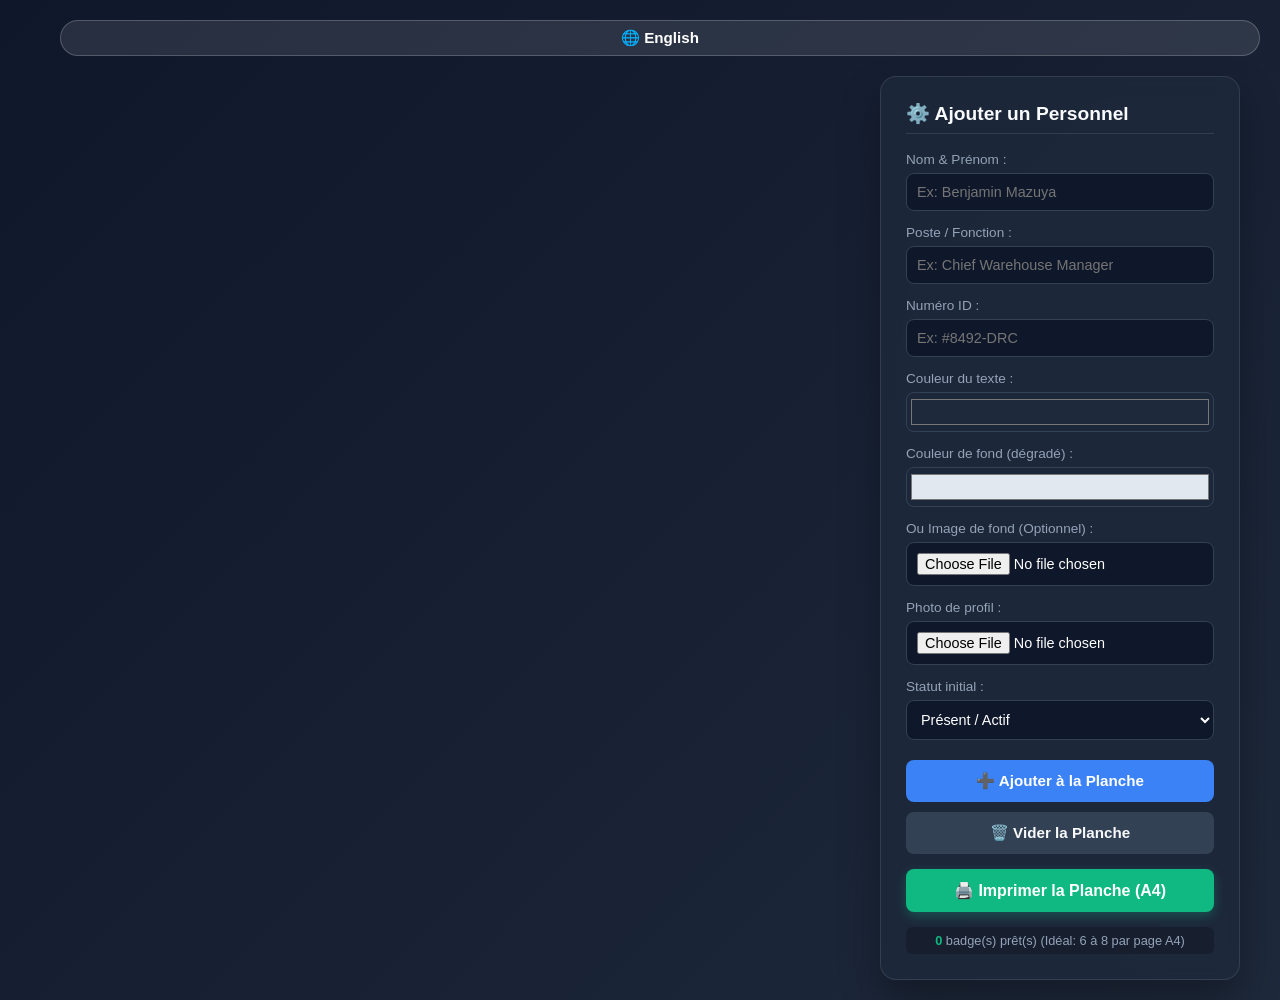
==== bkm_nexus/index.html @ fc533196 "Added" ====
<!DOCTYPE html>
<html lang="fr">
<head>
    <meta charset="UTF-8">
    <meta name="viewport" content="width=device-width, initial-scale=1.0">
    <title>Générateur de Badges Professionnel</title>
    <link rel="stylesheet" href="style.css">
    <style>
        /* Styles rapides pour la gestion à l'écran */
        .badge-actions {
            position: absolute;
            top: -15px;
            right: 10px;
            display: flex;
            gap: 8px;
            z-index: 100;
        }
        .btn-badge-action {
            width: 32px !important;
            height: 32px !important;
            padding: 0 !important;
            border-radius: 50% !important;
            display: flex;
            justify-content: center;
            align-items: center;
            font-size: 0.9rem;
            box-shadow: 0 4px 6px rgba(0,0,0,0.2);
        }
        .btn-edit-badge { background: #eab308; color: white; }
        .btn-delete-badge { background: #ef4444; color: white; }
        .editing-highlight { border: 2px dashed #eab308 !important; animation: pulse 1.5s infinite; }
        @keyframes pulse {
            0% { opacity: 1; }
            50% { opacity: 0.6; }
            100% { opacity: 1; }
        }
    </style>
</head>
<body>

    <div class="language-selector no-print">
        <button id="btn-lang">🌐 English</button>
    </div>

    <div class="main-wrapper">
        
        <div id="print-zone" class="print-zone-grid"></div>

        <div class="control-panel no-print">
            <h3 id="panel-title">⚙️ Ajouter un Personnel</h3>
            
            <form id="badge-form" onsubmit="event.preventDefault();">
                <div class="form-group">
                    <label id="label-name" for="input-name">Nom & Prénom :</label>
                    <input type="text" id="input-name" placeholder="Ex: Benjamin Mazuya">
                </div>

                <div class="form-group">
                    <label id="label-role" for="input-role">Poste / Fonction :</label>
                    <input type="text" id="input-role" placeholder="Ex: Chief Warehouse Manager">
                </div>

                <div class="form-group">
                    <label id="label-id" for="input-id">Numéro ID :</label>
                    <input type="text" id="input-id" placeholder="Ex: #8492-DRC">
                </div>

                <div class="form-group">
                    <label id="label-text-color" for="input-text-color">Couleur du texte :</label>
                    <input type="color" id="input-text-color" value="#1e293b">
                </div>

                <div class="form-group">
                    <label id="label-bg-color" for="input-bg-color">Couleur de fond (dégradé) :</label>
                    <input type="color" id="input-bg-color" value="#e2e8f0">
                </div>

                <div class="form-group">
                    <label id="label-bg-image" for="input-bg-image">Ou Image de fond (Optionnel) :</label>
                    <input type="file" id="input-bg-image" accept="image/*">
                </div>

                <div class="form-group">
                    <label id="label-photo" for="input-photo">Photo de profil :</label>
                    <input type="file" id="input-photo" accept="image/*">
                </div>

                <div class="form-group">
                    <label id="label-status" for="input-status">Statut initial :</label>
                    <select id="input-status">
                        <option id="opt-online" value="online">Présent / Actif</option>
                        <option id="opt-meeting" value="meeting">En Réunion</option>
                        <option id="opt-offline" value="offline">Absent</option>
                    </select>
                </div>

                <div class="button-group">
                    <button type="button" id="btn-add" class="btn-primary">➕ Ajouter à la Planche</button>
                    <button type="button" id="btn-clear" class="btn-secondary">🗑️ Vider la Planche</button>
                    <button type="button" id="btn-print" class="btn-print-action">🖨️ Imprimer la Planche (A4)</button>
                </div>
            </form>
            
            <div class="badge-counter-info">
                <span id="badge-count">0</span> badge(s) prêt(s) (Idéal: 6 à 8 par page A4)
            </div>
        </div>

    </div>

    <script src="script.js"></script>
</body>
</html>
---- bkm_nexus/style.css ----
:root {
    --primary-color: #1e293b;
    --accent-color: #3b82f6;
    --success-color: #10b981;
    --warning-color: #f59e0b;
    --danger-color: #ef4444;
    --bg-gradient: linear-gradient(135deg, #0f172a 0%, #1e293b 100%);
    --card-bg: rgba(255, 255, 255, 0.95);
}

* {
    margin: 0;
    padding: 0;
    box-sizing: border-box;
    font-family: 'Segoe UI', Tahoma, Geneva, Verdana, sans-serif;
}

body {
    min-height: 100vh;
    background: var(--bg-gradient);
    display: flex;
    flex-direction: column;
    justify-content: center;
    align-items: center;
    color: #f8fafc;
    padding: 20px;
}

.language-selector {
    margin-bottom: 20px;
    align-self: flex-end;
    max-width: 1200px;
    width: 100%;
    display: flex;
    justify-content: flex-end;
}

#btn-lang {
    background: rgba(255, 255, 255, 0.1);
    color: white;
    border: 1px solid rgba(255, 255, 255, 0.2);
    padding: 8px 16px;
    border-radius: 20px;
    cursor: pointer;
    transition: background 0.3s ease, color 0.3s ease;
}

#btn-lang:hover { background: white; color: var(--primary-color); }

.main-wrapper {
    display: flex;
    gap: 40px;
    max-width: 1200px;
    width: 100%;
    justify-content: center;
    align-items: flex-start;
    flex-wrap: wrap;
}

.print-zone-grid {
    display: grid;
    grid-template-columns: repeat(auto-fill, minmax(320px, 1fr));
    gap: 25px;
    flex: 1;
    min-width: 320px;
}

/* COMPOSANT DU BADGE */
.badge-container {
    width: 320px;
    height: 480px;
    perspective: 1000px;
    page-break-inside: avoid;
}

.badge-card {
    width: 100%;
    height: 100%;
    position: relative;
    transform-style: preserve-3d;
    transition: transform 0.6s cubic-bezier(0.4, 0, 0.2, 1);
    box-shadow: 0 15px 35px rgba(0, 0, 0, 0.4);
    border-radius: 16px;
    cursor: pointer;
}

.badge-card.flipped { transform: rotateY(180deg); }

.badge-face {
    position: absolute;
    width: 100%;
    height: 100%;
    backface-visibility: hidden;
    border-radius: 16px;
    padding: 24px;
    display: flex;
    flex-direction: column;
    align-items: center;
    justify-content: space-between;
    border: 1px solid #cbd5e1;
    background: var(--card-bg);
    background-size: cover !important; /* Gère l'arrière-plan d'image proprement */
    background-position: center !important;
}

/* RECTO */
.badge-front { color: #1e293b; }

.badge-header {
    display: flex;
    align-items: center;
    gap: 14px;
    width: 100%;
    border-bottom: 2px solid var(--accent-color);
    padding-bottom: 8px;
}

/* SÉLECTION LOGO AGRANDI */
.company-logo {
    background: var(--primary-color);
    width: 42px; /* Agrandi de 32px à 42px */
    height: 42px; /* Agrandi de 32px à 42px */
    border-radius: 8px;
    display: flex;
    justify-content: center;
    align-items: center;
    flex-shrink: 0;
}

.company-logo .logo-icon {
    font-size: 1.4rem; /* Icône plus grande et visible */
}

.badge-header h2 {
    font-size: 1.25rem; /* Titre plus visible */
    color: var(--primary-color);
    font-weight: 800;
    letter-spacing: 0.5px;
}

.rfid-chip {
    width: 45px;
    height: 32px;
    background: linear-gradient(135deg, #eab308, #ca8a04);
    border-radius: 6px;
    align-self: flex-start;
    margin-top: 5px;
    border: 1px solid rgba(0, 0, 0, 0.1);
}

.profile-photo {
    width: 135px;
    height: 135px;
    border-radius: 50%;
    overflow: hidden;
    border: 4px solid var(--accent-color);
    box-shadow: 0 8px 16px rgba(0, 0, 0, 0.15);
    background: #f1f5f9;
}

.profile-photo img {
    width: 100%;
    height: 100%;
    object-fit: cover;
}

.badge-details {
    text-align: center;
    width: 100%;
}

.badge-details h1 {
    font-size: 1.4rem;
    font-weight: 700;
    margin-bottom: 4px;
}

.badge-details p {
    font-size: 1rem;
    font-weight: 500;
}

.badge-details .badge-id {
    font-size: 0.85rem;
    font-family: monospace;
    margin-top: 8px;
    background: rgba(0,0,0,0.06);
    padding: 2px 8px;
    border-radius: 4px;
    display: inline-block;
}

.status-indicator-container {
    display: flex;
    align-items: center;
    gap: 8px;
    background: #f1f5f9;
    padding: 6px 14px;
    border-radius: 20px;
    font-size: 0.8rem;
    font-weight: 700;
    border: 1px solid #e2e8f0;
}

.status-dot { width: 10px; height: 10px; border-radius: 50%; }
.status-dot.online { background: var(--success-color); }
.status-dot.meeting { background: var(--warning-color); }
.status-dot.offline { background: var(--danger-color); }

/* VERSO */
.badge-back {
    transform: rotateY(180deg);
    background: linear-gradient(145deg, #1e293b, #0f172a);
    color: #f8fafc;
    text-align: center;
    border: 1px solid #334155;
}

.badge-header-back h3 {
    font-size: 0.85rem;
    color: #f87171;
    border: 1px solid #ef4444;
    padding: 4px 12px;
    border-radius: 6px;
    letter-spacing: 1px;
}

.badge-back-content { width: 100%; padding: 0 10px; }
.badge-back-content p { font-size: 0.85rem; color: #94a3b8; line-height: 1.4; }
.barcode-zone { background: white; padding: 12px; border-radius: 8px; color: black; margin-top: 25px; box-shadow: 0 4px 10px rgba(0,0,0,0.2); }
.barcode-lines { font-family: monospace; font-size: 1.6rem; letter-spacing: -1px; font-weight: bold; }
.barcode-zone small { display: block; font-family: monospace; margin-top: 4px; letter-spacing: 1px; color: #475569; }
.badge-footer-back { display: flex; flex-direction: column; gap: 6px; width: 100%; align-items: center; }
.badge-footer-back small { font-size: 0.75rem; color: #64748b; text-transform: uppercase; letter-spacing: 0.5px; }
.copyright-notice { font-size: 0.7rem; color: #475569; margin-top: 2px; border-top: 1px solid #334155; width: 100%; padding-top: 6px; }

/* PANNEAU DE CONTRÔLE */
.control-panel {
    background: rgba(30, 41, 59, 0.85);
    backdrop-filter: blur(10px);
    padding: 25px;
    border-radius: 16px;
    width: 360px;
    border: 1px solid rgba(255, 255, 255, 0.1);
    box-shadow: 0 20px 40px rgba(0,0,0,0.3);
}

.control-panel h3 { margin-bottom: 18px; font-size: 1.2rem; border-bottom: 1px solid rgba(255,255,255,0.1); padding-bottom: 8px; font-weight: 600; }
.form-group { margin-bottom: 14px; }
.form-group label { display: block; font-size: 0.85rem; color: #94a3b8; margin-bottom: 6px; font-weight: 500; }
.form-group input, .form-group select { width: 100%; padding: 10px; background: #0f172a; border: 1px solid #334155; border-radius: 8px; color: white; font-size: 0.9rem; }
.form-group input[type="color"] { padding: 2px; height: 40px; cursor: pointer; background: transparent; }

.button-group { display: flex; flex-direction: column; gap: 10px; margin-top: 20px; }
button { width: 100%; padding: 12px; border: none; border-radius: 8px; font-weight: bold; font-size: 0.95rem; cursor: pointer; transition: transform 0.1s ease, filter 0.2s ease; }
button:active { transform: scale(0.98); }

.btn-primary { background: var(--accent-color); color: white; }
.btn-primary:hover { filter: brightness(1.1); }
.btn-secondary { background: #334155; color: #f8fafc; }
.btn-secondary:hover { background: #475569; }
.btn-print-action { background: var(--success-color); color: white; font-size: 1rem; margin-top: 5px; box-shadow: 0 4px 12px rgba(16, 185, 129, 0.3); }
.btn-print-action:hover { filter: brightness(1.1); }
.badge-counter-info { margin-top: 15px; font-size: 0.8rem; color: #94a3b8; text-align: center; background: rgba(0, 0, 0, 0.2); padding: 6px; border-radius: 6px; }
.badge-counter-info span { font-weight: bold; color: var(--success-color); }

/* IMPRESSION A4 */
@media print {
    body { background: white !important; color: black !important; padding: 0; margin: 0; }
    .no-print, .control-panel, .language-selector { display: none !important; }
    .main-wrapper { width: 100% !important; max-width: 100% !important; padding: 0; margin: 0; }
    .print-zone-grid { display: grid !important; grid-template-columns: repeat(2, 1fr) !important; gap: 20px !important; max-width: 100% !important; width: 100% !important; background: transparent; }
    .badge-face { border: 1px solid #94a3b8 !important; box-shadow: none !important; -webkit-print-color-adjust: exact; print-color-adjust: exact; }
}
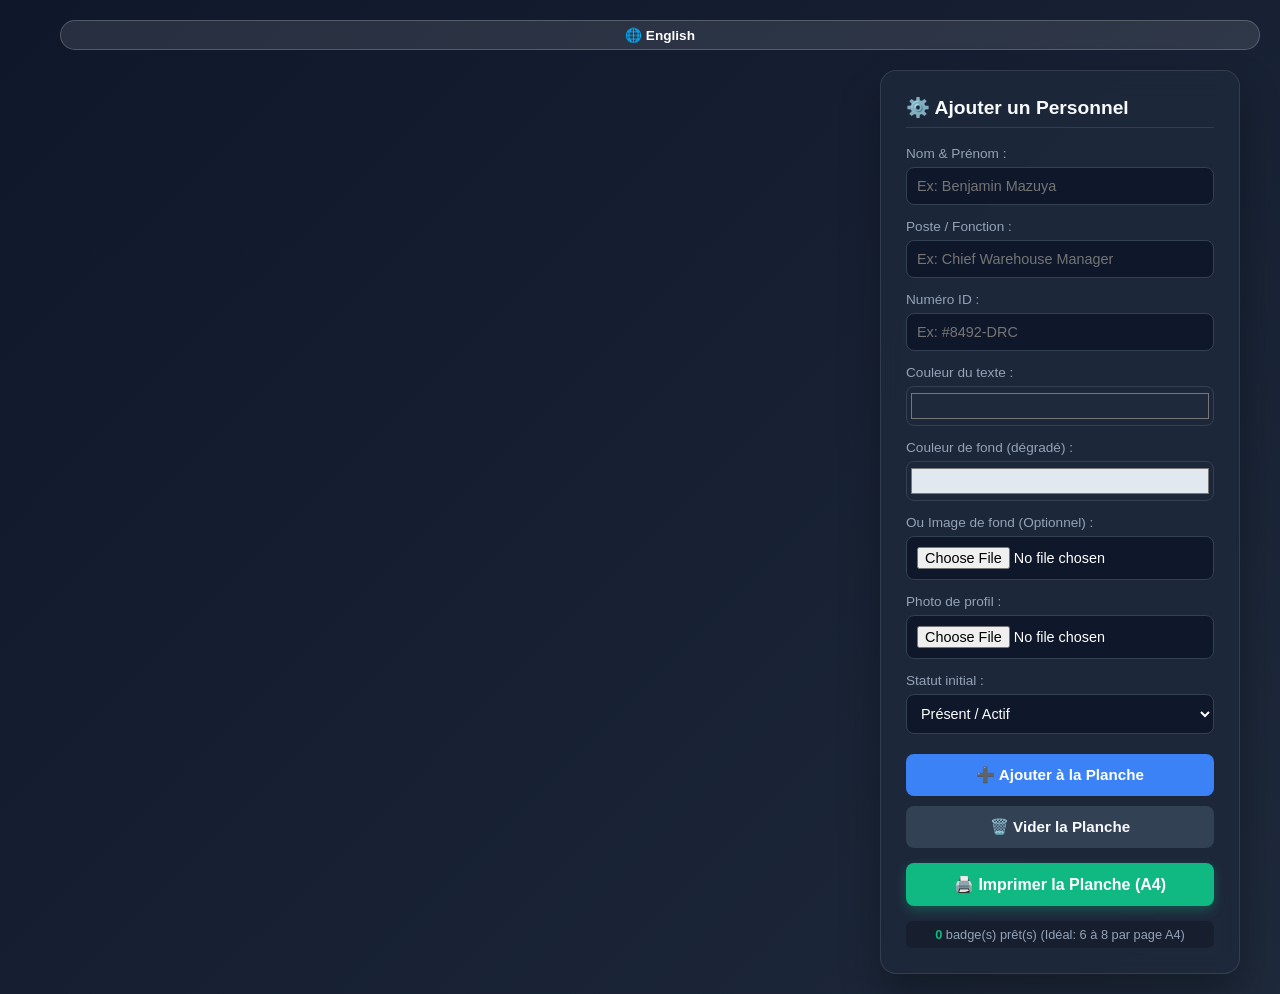
==== commit cb7213ee: "Added" ====
--- a/bkm_nexus/index.html
+++ b/bkm_nexus/index.html
@@ -6,7 +6,7 @@
     <title>Générateur de Badges Professionnel</title>
     <link rel="stylesheet" href="style.css">
     <style>
-        /* Styles rapides pour la gestion à l'écran */
+        /* Styles rapides pour la gestion dynamique à l'écran */
         .badge-actions {
             position: absolute;
             top: -15px;
@@ -25,6 +25,8 @@
             align-items: center;
             font-size: 0.9rem;
             box-shadow: 0 4px 6px rgba(0,0,0,0.2);
+            border: none;
+            cursor: pointer;
         }
         .btn-edit-badge { background: #eab308; color: white; }
         .btn-delete-badge { background: #ef4444; color: white; }
@@ -43,7 +45,6 @@
     </div>
 
     <div class="main-wrapper">
-        
         <div id="print-zone" class="print-zone-grid"></div>
 
         <div class="control-panel no-print">
@@ -105,7 +106,6 @@
                 <span id="badge-count">0</span> badge(s) prêt(s) (Idéal: 6 à 8 par page A4)
             </div>
         </div>
-
     </div>
 
     <script src="script.js"></script>
--- a/bkm_nexus/style.css
+++ b/bkm_nexus/style.css
@@ -39,9 +39,10 @@
     background: rgba(255, 255, 255, 0.1);
     color: white;
     border: 1px solid rgba(255, 255, 255, 0.2);
-    padding: 8px 16px;
+    padding: 6px 12px;
     border-radius: 20px;
     cursor: pointer;
+    font-size: 0.85rem;
     transition: background 0.3s ease, color 0.3s ease;
 }
 
@@ -59,18 +60,18 @@
 
 .print-zone-grid {
     display: grid;
-    grid-template-columns: repeat(auto-fill, minmax(320px, 1fr));
+    grid-template-columns: repeat(auto-fill, minmax(54mm, 1fr));
     gap: 25px;
     flex: 1;
-    min-width: 320px;
-}
-
-/* COMPOSANT DU BADGE */
+    min-width: 54mm;
+}
+
+/* COMPOSANT DU BADGE - FORMAT CR80 VERTICAL (54mm x 86mm) */
 .badge-container {
-    width: 320px;
-    height: 480px;
+    width: 54mm;
+    height: 86mm;
     perspective: 1000px;
-    page-break-inside: avoid;
+    position: relative;
 }
 
 .badge-card {
@@ -79,8 +80,8 @@
     position: relative;
     transform-style: preserve-3d;
     transition: transform 0.6s cubic-bezier(0.4, 0, 0.2, 1);
-    box-shadow: 0 15px 35px rgba(0, 0, 0, 0.4);
-    border-radius: 16px;
+    box-shadow: 0 10px 25px rgba(0, 0, 0, 0.3);
+    border-radius: 3.18mm; /* Arrondi standard PVC */
     cursor: pointer;
 }
 
@@ -91,16 +92,17 @@
     width: 100%;
     height: 100%;
     backface-visibility: hidden;
-    border-radius: 16px;
-    padding: 24px;
+    border-radius: 3.18mm;
+    padding: 14px;
     display: flex;
     flex-direction: column;
     align-items: center;
-    justify-content: space-between;
+    justify-content: space-between; /* Aligne proprement haut, milieu et bas */
     border: 1px solid #cbd5e1;
-    background: var(--card-bg);
-    background-size: cover !important; /* Gère l'arrière-plan d'image proprement */
+    background-color: var(--card-bg);
+    background-size: cover !important;
     background-position: center !important;
+    background-repeat: no-repeat !important;
 }
 
 /* RECTO */
@@ -109,18 +111,17 @@
 .badge-header {
     display: flex;
     align-items: center;
-    gap: 14px;
-    width: 100%;
-    border-bottom: 2px solid var(--accent-color);
-    padding-bottom: 8px;
-}
-
-/* SÉLECTION LOGO AGRANDI */
+    gap: 8px;
+    width: 100%;
+    border-bottom: 1.5px solid var(--accent-color);
+    padding-bottom: 6px;
+}
+
 .company-logo {
     background: var(--primary-color);
-    width: 42px; /* Agrandi de 32px à 42px */
-    height: 42px; /* Agrandi de 32px à 42px */
-    border-radius: 8px;
+    width: 26px;
+    height: 26px;
+    border-radius: 5px;
     display: flex;
     justify-content: center;
     align-items: center;
@@ -128,34 +129,39 @@
 }
 
 .company-logo .logo-icon {
-    font-size: 1.4rem; /* Icône plus grande et visible */
+    font-size: 0.9rem;
 }
 
 .badge-header h2 {
-    font-size: 1.25rem; /* Titre plus visible */
+    font-size: 0.85rem;
     color: var(--primary-color);
     font-weight: 800;
-    letter-spacing: 0.5px;
+    letter-spacing: 0.3px;
+    white-space: nowrap;
+    overflow: hidden;
+    text-overflow: ellipsis;
 }
 
 .rfid-chip {
-    width: 45px;
-    height: 32px;
+    width: 28px;
+    height: 20px;
     background: linear-gradient(135deg, #eab308, #ca8a04);
-    border-radius: 6px;
+    border-radius: 4px;
     align-self: flex-start;
-    margin-top: 5px;
+    margin-top: 4px;
     border: 1px solid rgba(0, 0, 0, 0.1);
 }
 
+/* Photo centrée et adaptée à la hauteur verticale */
 .profile-photo {
-    width: 135px;
-    height: 135px;
+    width: 75px;
+    height: 75px;
     border-radius: 50%;
     overflow: hidden;
-    border: 4px solid var(--accent-color);
-    box-shadow: 0 8px 16px rgba(0, 0, 0, 0.15);
+    border: 3px solid var(--accent-color);
+    box-shadow: 0 4px 8px rgba(0, 0, 0, 0.12);
     background: #f1f5f9;
+    margin: 4px 0;
 }
 
 .profile-photo img {
@@ -170,44 +176,47 @@
 }
 
 .badge-details h1 {
-    font-size: 1.4rem;
+    font-size: 0.95rem;
     font-weight: 700;
-    margin-bottom: 4px;
+    margin-bottom: 2px;
+    word-break: break-word;
+    line-height: 1.2;
 }
 
 .badge-details p {
-    font-size: 1rem;
+    font-size: 0.75rem;
     font-weight: 500;
+    color: #475569;
 }
 
 .badge-details .badge-id {
-    font-size: 0.85rem;
+    font-size: 0.65rem;
     font-family: monospace;
-    margin-top: 8px;
+    margin-top: 4px;
     background: rgba(0,0,0,0.06);
-    padding: 2px 8px;
-    border-radius: 4px;
+    padding: 1px 6px;
+    border-radius: 3px;
     display: inline-block;
 }
 
 .status-indicator-container {
     display: flex;
     align-items: center;
-    gap: 8px;
+    gap: 5px;
     background: #f1f5f9;
-    padding: 6px 14px;
-    border-radius: 20px;
-    font-size: 0.8rem;
+    padding: 4px 10px;
+    border-radius: 12px;
+    font-size: 0.65rem;
     font-weight: 700;
     border: 1px solid #e2e8f0;
 }
 
-.status-dot { width: 10px; height: 10px; border-radius: 50%; }
+.status-dot { width: 6px; height: 6px; border-radius: 50%; }
 .status-dot.online { background: var(--success-color); }
 .status-dot.meeting { background: var(--warning-color); }
 .status-dot.offline { background: var(--danger-color); }
 
-/* VERSO */
+/* VERSO VERTICAL */
 .badge-back {
     transform: rotateY(180deg);
     background: linear-gradient(145deg, #1e293b, #0f172a);
@@ -217,22 +226,32 @@
 }
 
 .badge-header-back h3 {
-    font-size: 0.85rem;
+    font-size: 0.65rem;
     color: #f87171;
     border: 1px solid #ef4444;
-    padding: 4px 12px;
-    border-radius: 6px;
-    letter-spacing: 1px;
-}
-
-.badge-back-content { width: 100%; padding: 0 10px; }
-.badge-back-content p { font-size: 0.85rem; color: #94a3b8; line-height: 1.4; }
-.barcode-zone { background: white; padding: 12px; border-radius: 8px; color: black; margin-top: 25px; box-shadow: 0 4px 10px rgba(0,0,0,0.2); }
-.barcode-lines { font-family: monospace; font-size: 1.6rem; letter-spacing: -1px; font-weight: bold; }
-.barcode-zone small { display: block; font-family: monospace; margin-top: 4px; letter-spacing: 1px; color: #475569; }
-.badge-footer-back { display: flex; flex-direction: column; gap: 6px; width: 100%; align-items: center; }
-.badge-footer-back small { font-size: 0.75rem; color: #64748b; text-transform: uppercase; letter-spacing: 0.5px; }
-.copyright-notice { font-size: 0.7rem; color: #475569; margin-top: 2px; border-top: 1px solid #334155; width: 100%; padding-top: 6px; }
+    padding: 2px 8px;
+    border-radius: 4px;
+    letter-spacing: 0.5px;
+}
+
+.badge-back-content { width: 100%; padding: 0 2px; }
+.badge-back-content p { font-size: 0.65rem; color: #94a3b8; line-height: 1.3; }
+
+.barcode-zone { 
+    background: white; 
+    padding: 6px; 
+    border-radius: 6px; 
+    color: black; 
+    margin-top: 8px; 
+    box-shadow: 0 3px 6px rgba(0,0,0,0.2); 
+    width: 100%;
+}
+.barcode-lines { font-family: monospace; font-size: 1.1rem; letter-spacing: -0.5px; font-weight: bold; }
+.barcode-zone small { display: block; font-family: monospace; margin-top: 1px; font-size: 0.55rem; letter-spacing: 1px; color: #475569; }
+
+.badge-footer-back { display: flex; flex-direction: column; gap: 4px; width: 100%; align-items: center; }
+.badge-footer-back small { font-size: 0.55rem; color: #64748b; text-transform: uppercase; letter-spacing: 0.5px; }
+.copyright-notice { font-size: 0.55rem; color: #475569; margin-top: 1px; border-top: 1px solid #334155; width: 100%; padding-top: 4px; }
 
 /* PANNEAU DE CONTRÔLE */
 .control-panel {
@@ -264,11 +283,77 @@
 .badge-counter-info { margin-top: 15px; font-size: 0.8rem; color: #94a3b8; text-align: center; background: rgba(0, 0, 0, 0.2); padding: 6px; border-radius: 6px; }
 .badge-counter-info span { font-weight: bold; color: var(--success-color); }
 
-/* IMPRESSION A4 */
+/* CONFIGURATION PARAMÈTRES D'IMPRESSION PRO CR80 VERTICAL SUR A4 */
 @media print {
-    body { background: white !important; color: black !important; padding: 0; margin: 0; }
-    .no-print, .control-panel, .language-selector { display: none !important; }
-    .main-wrapper { width: 100% !important; max-width: 100% !important; padding: 0; margin: 0; }
-    .print-zone-grid { display: grid !important; grid-template-columns: repeat(2, 1fr) !important; gap: 20px !important; max-width: 100% !important; width: 100% !important; background: transparent; }
-    .badge-face { border: 1px solid #94a3b8 !important; box-shadow: none !important; -webkit-print-color-adjust: exact; print-color-adjust: exact; }
+    @page {
+        size: A4 portrait;
+        margin: 20mm 0mm;
+    }
+    
+    body { 
+        background: white !important; 
+        color: black !important; 
+        padding: 0; 
+        margin: 0; 
+        min-height: auto; 
+    }
+    
+    .no-print, .control-panel, .language-selector, .badge-actions { 
+        display: none !important; 
+    }
+    
+    .main-wrapper, .print-zone-grid { 
+        display: block !important; 
+        width: 100% !important; 
+        max-width: 100% !important;
+        padding: 0;
+        margin: 0;
+    }
+    
+    /* Centre le badge vertical au milieu de la feuille */
+    .badge-container {
+        page-break-inside: avoid;
+        break-inside: avoid;
+        width: 54mm !important;
+        height: 86mm !important;
+        margin: 0 auto !important;
+        perspective: none !important;
+        position: relative;
+    }
+    
+    .badge-card {
+        transform: none !important;
+        box-shadow: none !important;
+        width: 100% !important;
+        height: 100% !important;
+    }
+    
+    .badge-card.flipped { 
+        transform: none !important; 
+    }
+    
+    .badge-face {
+        position: relative !important;
+        width: 54mm !important;
+        height: 86mm !important;
+        backface-visibility: visible !important;
+        border: 0.2mm solid #64748b !important; /* Ligne fine pour une découpe au millimètre */
+        box-shadow: none !important;
+        border-radius: 3.18mm !important;
+        -webkit-print-color-adjust: exact;
+        print-color-adjust: exact;
+    }
+    
+    .badge-front {
+        margin-bottom: 0;
+    }
+    
+    /* Le verso vertical est envoyé sur la page 2 pour correspondre parfaitement au dos */
+    .badge-back {
+        transform: rotateY(0deg) !important;
+        background: #1e293b !important;
+        color: #f8fafc !important;
+        page-break-before: always !important;
+        break-before: page !important;
+    }
 }
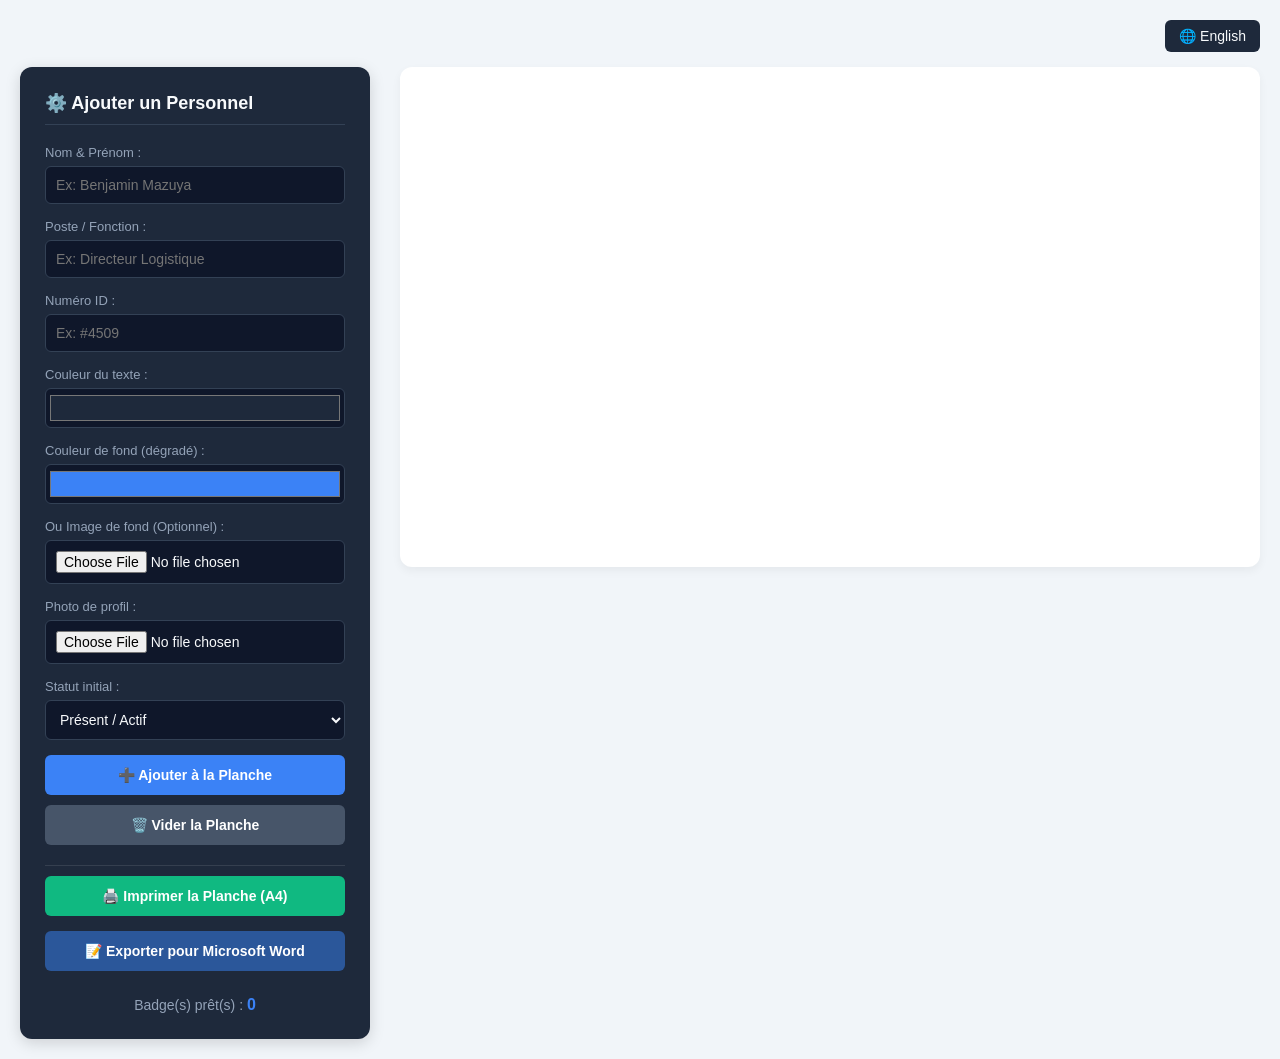
==== commit a710b0d0: "Added" ====
--- a/bkm_nexus/index.html
+++ b/bkm_nexus/index.html
@@ -3,40 +3,8 @@
 <head>
     <meta charset="UTF-8">
     <meta name="viewport" content="width=device-width, initial-scale=1.0">
-    <title>Générateur de Badges Professionnel</title>
+    <title>Smart Security - Générateur de Badges Pro</title>
     <link rel="stylesheet" href="style.css">
-    <style>
-        /* Styles rapides pour la gestion dynamique à l'écran */
-        .badge-actions {
-            position: absolute;
-            top: -15px;
-            right: 10px;
-            display: flex;
-            gap: 8px;
-            z-index: 100;
-        }
-        .btn-badge-action {
-            width: 32px !important;
-            height: 32px !important;
-            padding: 0 !important;
-            border-radius: 50% !important;
-            display: flex;
-            justify-content: center;
-            align-items: center;
-            font-size: 0.9rem;
-            box-shadow: 0 4px 6px rgba(0,0,0,0.2);
-            border: none;
-            cursor: pointer;
-        }
-        .btn-edit-badge { background: #eab308; color: white; }
-        .btn-delete-badge { background: #ef4444; color: white; }
-        .editing-highlight { border: 2px dashed #eab308 !important; animation: pulse 1.5s infinite; }
-        @keyframes pulse {
-            0% { opacity: 1; }
-            50% { opacity: 0.6; }
-            100% { opacity: 1; }
-        }
-    </style>
 </head>
 <body>
 
@@ -45,67 +13,70 @@
     </div>
 
     <div class="main-wrapper">
-        <div id="print-zone" class="print-zone-grid"></div>
-
+        
         <div class="control-panel no-print">
             <h3 id="panel-title">⚙️ Ajouter un Personnel</h3>
             
-            <form id="badge-form" onsubmit="event.preventDefault();">
-                <div class="form-group">
-                    <label id="label-name" for="input-name">Nom & Prénom :</label>
-                    <input type="text" id="input-name" placeholder="Ex: Benjamin Mazuya">
-                </div>
+            <div class="form-group">
+                <label id="label-name" for="input-name">Nom & Prénom :</label>
+                <input type="text" id="input-name" placeholder="Ex: Benjamin Mazuya">
+            </div>
 
-                <div class="form-group">
-                    <label id="label-role" for="input-role">Poste / Fonction :</label>
-                    <input type="text" id="input-role" placeholder="Ex: Chief Warehouse Manager">
-                </div>
+            <div class="form-group">
+                <label id="label-role" for="input-role">Poste / Fonction :</label>
+                <input type="text" id="input-role" placeholder="Ex: Directeur Logistique">
+            </div>
 
-                <div class="form-group">
-                    <label id="label-id" for="input-id">Numéro ID :</label>
-                    <input type="text" id="input-id" placeholder="Ex: #8492-DRC">
-                </div>
+            <div class="form-group">
+                <label id="label-id" for="input-id">Numéro ID :</label>
+                <input type="text" id="input-id" placeholder="Ex: #4509">
+            </div>
 
-                <div class="form-group">
-                    <label id="label-text-color" for="input-text-color">Couleur du texte :</label>
-                    <input type="color" id="input-text-color" value="#1e293b">
-                </div>
+            <div class="form-group">
+                <label id="label-text-color" for="input-text-color">Couleur du texte :</label>
+                <input type="color" id="input-text-color" value="#1e293b">
+            </div>
 
-                <div class="form-group">
-                    <label id="label-bg-color" for="input-bg-color">Couleur de fond (dégradé) :</label>
-                    <input type="color" id="input-bg-color" value="#e2e8f0">
-                </div>
+            <div class="form-group">
+                <label id="label-bg-color" for="input-bg-color">Couleur de fond (dégradé) :</label>
+                <input type="color" id="input-bg-color" value="#3b82f6">
+            </div>
 
-                <div class="form-group">
-                    <label id="label-bg-image" for="input-bg-image">Ou Image de fond (Optionnel) :</label>
-                    <input type="file" id="input-bg-image" accept="image/*">
-                </div>
+            <div class="form-group">
+                <label id="label-bg-image" for="input-bg-image">Ou Image de fond (Optionnel) :</label>
+                <input type="file" id="input-bg-image" accept="image/*">
+            </div>
 
-                <div class="form-group">
-                    <label id="label-photo" for="input-photo">Photo de profil :</label>
-                    <input type="file" id="input-photo" accept="image/*">
-                </div>
+            <div class="form-group">
+                <label id="label-photo" for="input-photo">Photo de profil :</label>
+                <input type="file" id="input-photo" accept="image/*">
+            </div>
 
-                <div class="form-group">
-                    <label id="label-status" for="input-status">Statut initial :</label>
-                    <select id="input-status">
-                        <option id="opt-online" value="online">Présent / Actif</option>
-                        <option id="opt-meeting" value="meeting">En Réunion</option>
-                        <option id="opt-offline" value="offline">Absent</option>
-                    </select>
-                </div>
+            <div class="form-group">
+                <label id="label-status" for="input-status">Statut initial :</label>
+                <select id="input-status">
+                    <option value="online">Présent / Actif</option>
+                    <option value="meeting">En Réunion</option>
+                    <option value="offline">Absent</option>
+                </select>
+            </div>
 
-                <div class="button-group">
-                    <button type="button" id="btn-add" class="btn-primary">➕ Ajouter à la Planche</button>
-                    <button type="button" id="btn-clear" class="btn-secondary">🗑️ Vider la Planche</button>
-                    <button type="button" id="btn-print" class="btn-print-action">🖨️ Imprimer la Planche (A4)</button>
-                </div>
-            </form>
-            
+            <div class="button-group">
+                <button id="btn-add" class="btn-primary">➕ Ajouter à la Planche</button>
+                <button id="btn-clear" class="btn-secondary">🗑️ Vider la Planche</button>
+                <hr style="border: 0; border-top: 1px solid rgba(255,255,255,0.1); margin: 10px 0;">
+                <button id="btn-print" class="btn-print-action">🖨️ Imprimer la Planche (A4)</button>
+                <button id="btn-export-word" style="background-color: #2b579a; color: white; margin-top: 5px;">📝 Exporter pour Microsoft Word</button>
+            </div>
+
             <div class="badge-counter-info">
-                <span id="badge-count">0</span> badge(s) prêt(s) (Idéal: 6 à 8 par page A4)
+                Badge(s) prêt(s) : <span id="badge-count">0</span>
             </div>
         </div>
+
+        <div id="print-zone" class="print-zone-grid">
+            </div>
+
     </div>
 
     <script src="script.js"></script>
--- a/bkm_nexus/style.css
+++ b/bkm_nexus/style.css
@@ -1,11 +1,17 @@
+/* ==========================================================================
+   1. VARIABLES GLOBALES & CONFIGURATION DE BASE
+   ========================================================================== */
 :root {
-    --primary-color: #1e293b;
-    --accent-color: #3b82f6;
-    --success-color: #10b981;
-    --warning-color: #f59e0b;
+    --bg-main: #0f172a;
+    --bg-panel: #1e293b;
+    --text-light: #f8fafc;
+    --primary-color: #3b82f6;
+    --primary-hover: #2563eb;
     --danger-color: #ef4444;
-    --bg-gradient: linear-gradient(135deg, #0f172a 0%, #1e293b 100%);
-    --card-bg: rgba(255, 255, 255, 0.95);
+    --danger-hover: #dc2626;
+    --gray-border: #cbd5e1;
+    --badge-width: 54mm;
+    --badge-height: 86mm;
 }
 
 * {
@@ -16,152 +22,305 @@
 }
 
 body {
+    background-color: #f1f5f9;
+    color: #1e293b;
+    padding: 20px;
     min-height: 100vh;
-    background: var(--bg-gradient);
-    display: flex;
-    flex-direction: column;
-    justify-content: center;
-    align-items: center;
-    color: #f8fafc;
-    padding: 20px;
-}
-
+}
+
+/* ==========================================================================
+   2. STRUCTURE & MISE EN PAGE INTERFACE (WRAPPER)
+   ========================================================================== */
+.main-wrapper {
+    display: flex;
+    gap: 30px;
+    max-width: 1400px;
+    margin: 0 auto;
+    align-items: flex-start;
+}
+
+/* Bouton et sélecteur de langue */
 .language-selector {
+    display: flex;
+    justify-content: flex-end;
+    max-width: 1400px;
+    margin: 0 auto 15px auto;
+}
+
+#btn-lang {
+    background: var(--bg-panel);
+    color: var(--text-light);
+    border: none;
+    padding: 8px 14px;
+    border-radius: 6px;
+    cursor: pointer;
+    font-size: 14px;
+    transition: background 0.2s;
+}
+
+#btn-lang:hover {
+    background: #334155;
+}
+
+/* ==========================================================================
+   3. PANNEAU DE CONTRÔLE (FORMULAIRE LATÉRAL)
+   ========================================================================== */
+.control-panel {
+    background-color: var(--bg-panel);
+    color: var(--text-light);
+    width: 350px;
+    padding: 25px;
+    border-radius: 12px;
+    box-shadow: 0 4px 15px rgba(0, 0, 0, 0.15);
+    flex-shrink: 0;
+}
+
+.control-panel h3 {
     margin-bottom: 20px;
-    align-self: flex-end;
-    max-width: 1200px;
+    font-size: 18px;
+    border-bottom: 1px solid #334155;
+    padding-bottom: 10px;
+}
+
+.form-group {
+    margin-bottom: 15px;
+}
+
+.form-group label {
+    display: block;
+    margin-bottom: 6px;
+    font-size: 13px;
+    color: #94a3b8;
+}
+
+.form-group input[type="text"],
+.form-group input[type="color"],
+.form-group select,
+.form-group input[type="file"] {
     width: 100%;
-    display: flex;
-    justify-content: flex-end;
-}
-
-#btn-lang {
-    background: rgba(255, 255, 255, 0.1);
+    padding: 10px;
+    border-radius: 6px;
+    border: 1px solid #334155;
+    background-color: var(--bg-main);
+    color: var(--text-light);
+    font-size: 14px;
+}
+
+.form-group input[type="color"] {
+    height: 40px;
+    padding: 2px;
+    cursor: pointer;
+}
+
+.button-group button {
+    width: 100%;
+    padding: 12px;
+    border: none;
+    border-radius: 6px;
+    font-weight: bold;
+    font-size: 14px;
+    cursor: pointer;
+    margin-bottom: 10px;
+    transition: all 0.2s ease;
+}
+
+.btn-primary {
+    background-color: var(--primary-color);
     color: white;
-    border: 1px solid rgba(255, 255, 255, 0.2);
-    padding: 6px 12px;
-    border-radius: 20px;
-    cursor: pointer;
-    font-size: 0.85rem;
-    transition: background 0.3s ease, color 0.3s ease;
-}
-
-#btn-lang:hover { background: white; color: var(--primary-color); }
-
-.main-wrapper {
-    display: flex;
-    gap: 40px;
-    max-width: 1200px;
-    width: 100%;
-    justify-content: center;
-    align-items: flex-start;
-    flex-wrap: wrap;
-}
-
+}
+
+.btn-primary:hover {
+    background-color: var(--primary-hover);
+}
+
+.btn-secondary {
+    background-color: #475569;
+    color: white;
+}
+
+.btn-secondary:hover {
+    background-color: #334155;
+}
+
+.btn-print-action {
+    background-color: #10b981;
+    color: white;
+}
+
+.btn-print-action:hover {
+    background-color: #059669;
+}
+
+.badge-counter-info {
+    text-align: center;
+    margin-top: 15px;
+    font-size: 14px;
+    color: #94a3b8;
+}
+
+.badge-counter-info span {
+    font-weight: bold;
+    color: var(--primary-color);
+    font-size: 16px;
+}
+
+/* ==========================================================================
+   4. GRILLE DE LA PLANCHE DE BADGES (ZONE D'AFFICHAGE ÉCRAN)
+   ========================================================================== */
 .print-zone-grid {
     display: grid;
-    grid-template-columns: repeat(auto-fill, minmax(54mm, 1fr));
+    grid-template-columns: repeat(auto-fill, minmax(60mm, 1fr));
     gap: 25px;
-    flex: 1;
-    min-width: 54mm;
-}
-
-/* COMPOSANT DU BADGE - FORMAT CR80 VERTICAL (54mm x 86mm) */
+    flex-grow: 1;
+    background: white;
+    padding: 30px;
+    border-radius: 12px;
+    box-shadow: 0 4px 10px rgba(0,0,0,0.05);
+    min-height: 500px;
+}
+
+/* ==========================================================================
+   5. BOUTONS DE GESTION (MODIFIER / SUPPRIMER - STYLES CORRIGÉS)
+   ========================================================================== */
+.badge-actions {
+    display: flex;
+    justify-content: flex-end;
+    gap: 8px;
+    margin-bottom: 6px;
+    width: var(--badge-width);
+    box-sizing: border-box;
+}
+
+.btn-badge-action {
+    background-color: #f1f5f9 !important;
+    border: 1px solid var(--gray-border) !important;
+    color: #1e293b !important;
+    border-radius: 6px !important;
+    cursor: pointer !important;
+    display: inline-flex !important;
+    align-items: center !important;
+    justify-content: center !important;
+    font-size: 13px !important;
+    padding: 5px 9px !important;
+    transition: all 0.2s ease-in-out !important;
+    box-shadow: 0 1px 2px rgba(0, 0, 0, 0.05) !important;
+}
+
+.btn-edit-badge:hover {
+    background-color: #e0f2fe !important;
+    border-color: #7dd3fc !important;
+    transform: translateY(-1px);
+}
+
+.btn-delete-badge:hover {
+    background-color: #fee2e2 !important;
+    border-color: #fca5a5 !important;
+    transform: translateY(-1px);
+}
+
+.badge-actions button {
+    position: relative;
+    z-index: 10;
+}
+
+/* Surlignage lors d'une modification en cours */
+.editing-highlight {
+    outline: 3px dashed var(--primary-color) !important;
+    outline-offset: 2px;
+}
+
+/* ==========================================================================
+   6. ARCHITECTURE DU BADGE CR80 (54mm x 86mm RETOURNEMENT 3D)
+   ========================================================================== */
 .badge-container {
-    width: 54mm;
-    height: 86mm;
+    width: var(--badge-width);
+    margin: 0 auto;
     perspective: 1000px;
-    position: relative;
 }
 
 .badge-card {
-    width: 100%;
-    height: 100%;
+    width: var(--badge-width);
+    height: var(--badge-height);
     position: relative;
     transform-style: preserve-3d;
     transition: transform 0.6s cubic-bezier(0.4, 0, 0.2, 1);
-    box-shadow: 0 10px 25px rgba(0, 0, 0, 0.3);
-    border-radius: 3.18mm; /* Arrondi standard PVC */
     cursor: pointer;
-}
-
-.badge-card.flipped { transform: rotateY(180deg); }
+    box-shadow: 0 4px 10px rgba(0,0,0,0.15);
+    border-radius: 10px;
+}
+
+.badge-card.flipped {
+    transform: rotateY(180deg);
+}
 
 .badge-face {
     position: absolute;
     width: 100%;
     height: 100%;
     backface-visibility: hidden;
-    border-radius: 3.18mm;
-    padding: 14px;
+    border-radius: 10px;
+    padding: 12px;
     display: flex;
     flex-direction: column;
-    align-items: center;
-    justify-content: space-between; /* Aligne proprement haut, milieu et bas */
-    border: 1px solid #cbd5e1;
-    background-color: var(--card-bg);
-    background-size: cover !important;
-    background-position: center !important;
-    background-repeat: no-repeat !important;
-}
-
-/* RECTO */
-.badge-front { color: #1e293b; }
+    justify-content: space-between;
+    overflow: hidden;
+    border: 1px solid rgba(0, 0, 0, 0.1);
+}
+
+/* ----------------------------------
+   RECTO DU BADGE (AGRANDI & LISIBLE)
+   ---------------------------------- */
+.badge-front {
+    background: linear-gradient(145deg, #ffffff, #e2e8f0);
+}
 
 .badge-header {
     display: flex;
     align-items: center;
     gap: 8px;
-    width: 100%;
-    border-bottom: 1.5px solid var(--accent-color);
-    padding-bottom: 6px;
+    border-bottom: 2px solid;
+    padding-bottom: 5px;
 }
 
 .company-logo {
-    background: var(--primary-color);
-    width: 26px;
-    height: 26px;
-    border-radius: 5px;
-    display: flex;
+    width: 24px;
+    height: 24px;
+    border-radius: 4px;
+    display: flex;
+    align-items: center;
     justify-content: center;
-    align-items: center;
-    flex-shrink: 0;
-}
-
-.company-logo .logo-icon {
-    font-size: 0.9rem;
+}
+
+.logo-icon {
+    font-size: 12px;
 }
 
 .badge-header h2 {
-    font-size: 0.85rem;
-    color: var(--primary-color);
+    font-size: 12px; /* Titre haut légèrement agrandi */
+    letter-spacing: 1px;
     font-weight: 800;
-    letter-spacing: 0.3px;
-    white-space: nowrap;
-    overflow: hidden;
-    text-overflow: ellipsis;
 }
 
 .rfid-chip {
     width: 28px;
-    height: 20px;
+    height: 22px;
     background: linear-gradient(135deg, #eab308, #ca8a04);
     border-radius: 4px;
-    align-self: flex-start;
-    margin-top: 4px;
-    border: 1px solid rgba(0, 0, 0, 0.1);
-}
-
-/* Photo centrée et adaptée à la hauteur verticale */
+    margin-top: 3px;
+    position: relative;
+    border: 0.5px solid rgba(0,0,0,0.1);
+}
+
+/* Photo de profil agrandie (Passage à 82px) */
 .profile-photo {
-    width: 75px;
-    height: 75px;
+    width: 82px !important;
+    height: 82px !important;
     border-radius: 50%;
+    border: 2.5px solid;
+    margin: 5px auto !important;
     overflow: hidden;
-    border: 3px solid var(--accent-color);
-    box-shadow: 0 4px 8px rgba(0, 0, 0, 0.12);
-    background: #f1f5f9;
-    margin: 4px 0;
+    background-color: white;
+    box-shadow: 0 2px 5px rgba(0,0,0,0.1);
 }
 
 .profile-photo img {
@@ -172,29 +331,32 @@
 
 .badge-details {
     text-align: center;
-    width: 100%;
-}
-
+}
+
+/* Nom d'écriture plus grand (Passage à 16px) */
 .badge-details h1 {
-    font-size: 0.95rem;
-    font-weight: 700;
-    margin-bottom: 2px;
-    word-break: break-word;
-    line-height: 1.2;
-}
-
+    font-size: 16px !important;
+    font-weight: 800 !important;
+    margin-bottom: 2px !important;
+    white-space: nowrap;
+    overflow: hidden;
+    text-overflow: ellipsis;
+}
+
+/* Poste/Fonction plus grand (Passage à 12px) */
 .badge-details p {
-    font-size: 0.75rem;
-    font-weight: 500;
-    color: #475569;
-}
-
-.badge-details .badge-id {
-    font-size: 0.65rem;
+    font-size: 12px !important;
+    font-weight: 600 !important;
+    margin-bottom: 4px;
+}
+
+/* ID plus grand (Passage à 10.5px) */
+.badge-id {
     font-family: monospace;
-    margin-top: 4px;
-    background: rgba(0,0,0,0.06);
-    padding: 1px 6px;
+    font-size: 10.5px !important;
+    font-weight: bold;
+    background: rgba(0, 0, 0, 0.05);
+    padding: 2px 8px !important;
     border-radius: 3px;
     display: inline-block;
 }
@@ -202,158 +364,162 @@
 .status-indicator-container {
     display: flex;
     align-items: center;
+    justify-content: center;
     gap: 5px;
-    background: #f1f5f9;
-    padding: 4px 10px;
-    border-radius: 12px;
-    font-size: 0.65rem;
+    background: #ffffff;
+    padding: 3px;
+    border-radius: 5px;
+    border: 0.5px solid #e2e8f0;
+}
+
+.status-indicator-container span {
+    font-size: 8px;
     font-weight: 700;
-    border: 1px solid #e2e8f0;
-}
-
-.status-dot { width: 6px; height: 6px; border-radius: 50%; }
-.status-dot.online { background: var(--success-color); }
-.status-dot.meeting { background: var(--warning-color); }
-.status-dot.offline { background: var(--danger-color); }
-
-/* VERSO VERTICAL */
+    color: #1e293b;
+}
+
+.status-dot {
+    width: 7px;
+    height: 7px;
+    border-radius: 50%;
+    display: inline-block;
+}
+
+.status-dot.online { background-color: #22c55e; }
+.status-dot.meeting { background-color: #eab308; }
+.status-dot.offline { background-color: #ef4444; }
+
+/* ----------------------------------
+   VERSO DU BADGE
+   ---------------------------------- */
 .badge-back {
-    transform: rotateY(180deg);
     background: linear-gradient(145deg, #1e293b, #0f172a);
     color: #f8fafc;
+    transform: rotateY(180deg);
+}
+
+.badge-header-back {
     text-align: center;
-    border: 1px solid #334155;
+    border-bottom: 1px dashed #334155;
+    padding-bottom: 4px;
 }
 
 .badge-header-back h3 {
-    font-size: 0.65rem;
+    font-size: 9px;
     color: #f87171;
-    border: 1px solid #ef4444;
-    padding: 2px 8px;
+    letter-spacing: 1px;
+}
+
+.badge-back-content {
+    margin: 10px 0;
+    text-align: center;
+}
+
+.badge-back-content p {
+    font-size: 7.5px;
+    color: #94a3b8;
+    line-height: 1.3;
+    margin-bottom: 12px;
+}
+
+.barcode-zone {
+    background: white;
+    padding: 5px;
     border-radius: 4px;
-    letter-spacing: 0.5px;
-}
-
-.badge-back-content { width: 100%; padding: 0 2px; }
-.badge-back-content p { font-size: 0.65rem; color: #94a3b8; line-height: 1.3; }
-
-.barcode-zone { 
-    background: white; 
-    padding: 6px; 
-    border-radius: 6px; 
-    color: black; 
-    margin-top: 8px; 
-    box-shadow: 0 3px 6px rgba(0,0,0,0.2); 
+    color: black;
+    display: inline-block;
     width: 100%;
 }
-.barcode-lines { font-family: monospace; font-size: 1.1rem; letter-spacing: -0.5px; font-weight: bold; }
-.barcode-zone small { display: block; font-family: monospace; margin-top: 1px; font-size: 0.55rem; letter-spacing: 1px; color: #475569; }
-
-.badge-footer-back { display: flex; flex-direction: column; gap: 4px; width: 100%; align-items: center; }
-.badge-footer-back small { font-size: 0.55rem; color: #64748b; text-transform: uppercase; letter-spacing: 0.5px; }
-.copyright-notice { font-size: 0.55rem; color: #475569; margin-top: 1px; border-top: 1px solid #334155; width: 100%; padding-top: 4px; }
-
-/* PANNEAU DE CONTRÔLE */
-.control-panel {
-    background: rgba(30, 41, 59, 0.85);
-    backdrop-filter: blur(10px);
-    padding: 25px;
-    border-radius: 16px;
-    width: 360px;
-    border: 1px solid rgba(255, 255, 255, 0.1);
-    box-shadow: 0 20px 40px rgba(0,0,0,0.3);
-}
-
-.control-panel h3 { margin-bottom: 18px; font-size: 1.2rem; border-bottom: 1px solid rgba(255,255,255,0.1); padding-bottom: 8px; font-weight: 600; }
-.form-group { margin-bottom: 14px; }
-.form-group label { display: block; font-size: 0.85rem; color: #94a3b8; margin-bottom: 6px; font-weight: 500; }
-.form-group input, .form-group select { width: 100%; padding: 10px; background: #0f172a; border: 1px solid #334155; border-radius: 8px; color: white; font-size: 0.9rem; }
-.form-group input[type="color"] { padding: 2px; height: 40px; cursor: pointer; background: transparent; }
-
-.button-group { display: flex; flex-direction: column; gap: 10px; margin-top: 20px; }
-button { width: 100%; padding: 12px; border: none; border-radius: 8px; font-weight: bold; font-size: 0.95rem; cursor: pointer; transition: transform 0.1s ease, filter 0.2s ease; }
-button:active { transform: scale(0.98); }
-
-.btn-primary { background: var(--accent-color); color: white; }
-.btn-primary:hover { filter: brightness(1.1); }
-.btn-secondary { background: #334155; color: #f8fafc; }
-.btn-secondary:hover { background: #475569; }
-.btn-print-action { background: var(--success-color); color: white; font-size: 1rem; margin-top: 5px; box-shadow: 0 4px 12px rgba(16, 185, 129, 0.3); }
-.btn-print-action:hover { filter: brightness(1.1); }
-.badge-counter-info { margin-top: 15px; font-size: 0.8rem; color: #94a3b8; text-align: center; background: rgba(0, 0, 0, 0.2); padding: 6px; border-radius: 6px; }
-.badge-counter-info span { font-weight: bold; color: var(--success-color); }
-
-/* CONFIGURATION PARAMÈTRES D'IMPRESSION PRO CR80 VERTICAL SUR A4 */
+
+.barcode-lines {
+    font-family: monospace;
+    font-size: 13px;
+    letter-spacing: -0.5px;
+    font-weight: bold;
+    line-height: 1;
+}
+
+.barcode-zone small {
+    font-size: 7px;
+    display: block;
+    margin-top: 2px;
+    font-family: monospace;
+    color: #475569;
+}
+
+.badge-footer-back {
+    text-align: center;
+    border-top: 1px solid #334155;
+    padding-top: 4px;
+}
+
+.badge-footer-back small {
+    font-size: 7px;
+    color: #64748b;
+    text-transform: uppercase;
+}
+
+.copyright-notice {
+    font-size: 5.5px;
+    color: #475569;
+    margin-top: 2px;
+}
+
+/* ==========================================================================
+   7. IMPULSION STRICTE POUR L'IMPRESSION SYSTÈME (A4 PRINT)
+   ========================================================================== */
 @media print {
-    @page {
-        size: A4 portrait;
-        margin: 20mm 0mm;
-    }
-    
-    body { 
-        background: white !important; 
-        color: black !important; 
-        padding: 0; 
-        margin: 0; 
-        min-height: auto; 
-    }
-    
-    .no-print, .control-panel, .language-selector, .badge-actions { 
-        display: none !important; 
-    }
-    
-    .main-wrapper, .print-zone-grid { 
-        display: block !important; 
-        width: 100% !important; 
-        max-width: 100% !important;
-        padding: 0;
-        margin: 0;
-    }
-    
-    /* Centre le badge vertical au milieu de la feuille */
+    .no-print, 
+    .control-panel, 
+    .language-selector, 
+    .badge-actions, 
+    .btn-badge-action {
+        display: none !important;
+        opacity: 0 !important;
+        visibility: hidden !important;
+        height: 0 !important;
+        width: 0 !important;
+        margin: 0 !important;
+        padding: 0 !important;
+    }
+
+    body {
+        background-color: white !important;
+        padding: 0 !important;
+        margin: 0 !important;
+    }
+
+    .main-wrapper {
+        display: block !important;
+        margin: 0 !important;
+        padding: 0 !important;
+        width: 100% !important;
+    }
+
+    .print-zone-grid {
+        display: grid !important;
+        grid-template-columns: repeat(3, var(--badge-width)) !important;
+        gap: 15mm !important;
+        padding: 0 !important;
+        margin: 0 !important;
+        border: none !important;
+        box-shadow: none !important;
+        background: transparent !important;
+    }
+
     .badge-container {
         page-break-inside: avoid;
-        break-inside: avoid;
-        width: 54mm !important;
-        height: 86mm !important;
-        margin: 0 auto !important;
-        perspective: none !important;
-        position: relative;
-    }
+        margin: 0 !important;
+    }
+
+    .badge-card {
+        box-shadow: none !important;
+        border: 0.2px solid rgba(0,0,0,0.15) !important;
+    }
+
+    * {
+        -webkit-print-color-adjust: exact !important;
+        print-color-adjust: exact !important;
+    }
+}
     
-    .badge-card {
-        transform: none !important;
-        box-shadow: none !important;
-        width: 100% !important;
-        height: 100% !important;
-    }
-    
-    .badge-card.flipped { 
-        transform: none !important; 
-    }
-    
-    .badge-face {
-        position: relative !important;
-        width: 54mm !important;
-        height: 86mm !important;
-        backface-visibility: visible !important;
-        border: 0.2mm solid #64748b !important; /* Ligne fine pour une découpe au millimètre */
-        box-shadow: none !important;
-        border-radius: 3.18mm !important;
-        -webkit-print-color-adjust: exact;
-        print-color-adjust: exact;
-    }
-    
-    .badge-front {
-        margin-bottom: 0;
-    }
-    
-    /* Le verso vertical est envoyé sur la page 2 pour correspondre parfaitement au dos */
-    .badge-back {
-        transform: rotateY(0deg) !important;
-        background: #1e293b !important;
-        color: #f8fafc !important;
-        page-break-before: always !important;
-        break-before: page !important;
-    }
-}
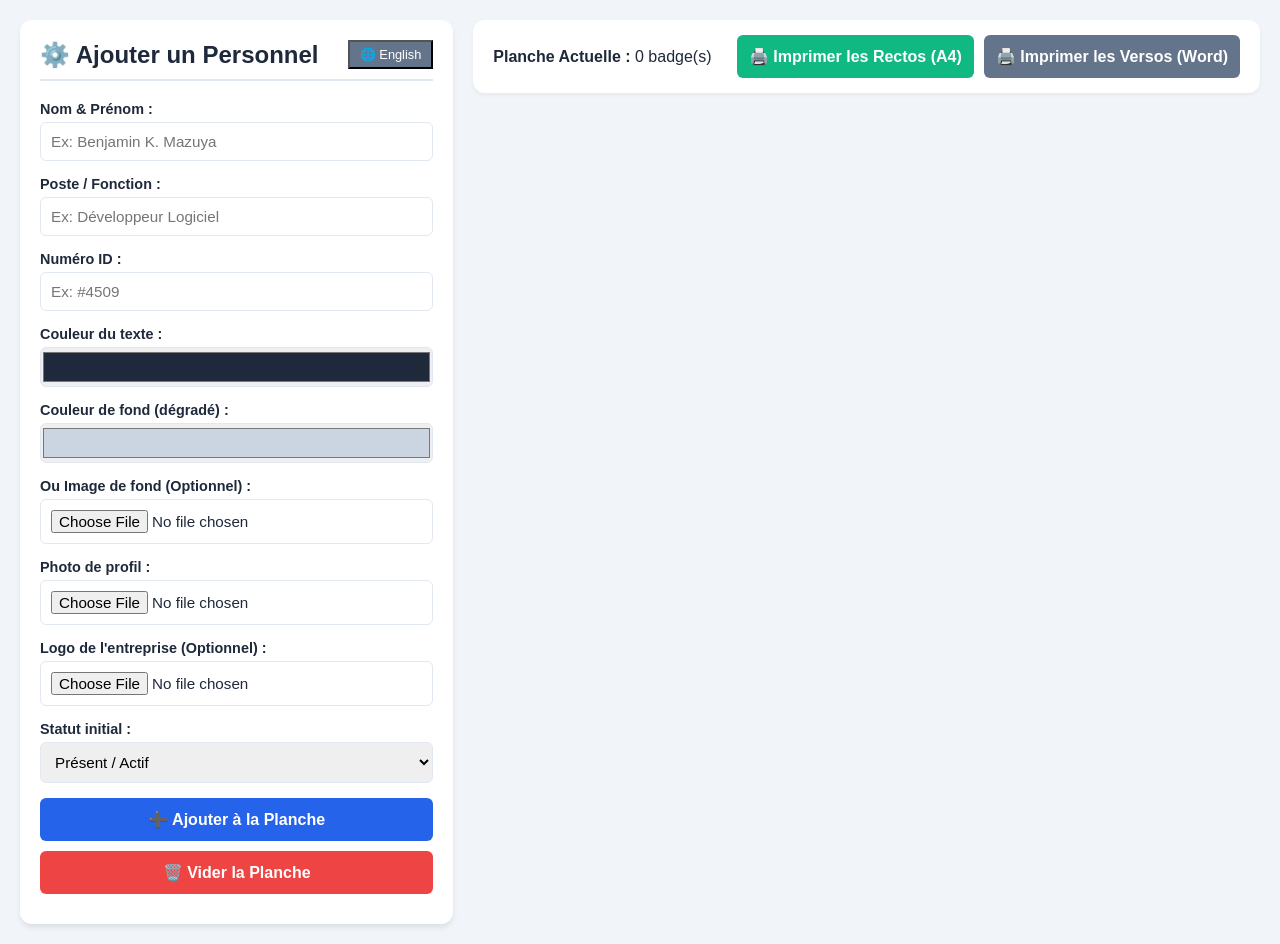
==== commit 83cc9143: "Added" ====
--- a/bkm_nexus/index.html
+++ b/bkm_nexus/index.html
@@ -3,28 +3,370 @@
 <head>
     <meta charset="UTF-8">
     <meta name="viewport" content="width=device-width, initial-scale=1.0">
-    <title>Smart Security - Générateur de Badges Pro</title>
-    <link rel="stylesheet" href="style.css">
+    <title>Générateur de Badges Professionnels</title>
+    <style>
+        /* Styles de base pour l'application */
+        :root {
+            --primary: #2563eb;
+            --primary-hover: #1d4ed8;
+            --neutral-dark: #1e293b;
+            --neutral-light: #f8fafc;
+            --border: #e2e8f0;
+        }
+
+        * {
+            box-sizing: border-box;
+            margin: 0;
+            padding: 0;
+            font-family: 'Segoe UI', Tahoma, Geneva, Verdana, sans-serif;
+        }
+
+        body {
+            background-color: #f1f5f9;
+            color: var(--neutral-dark);
+            padding: 20px;
+        }
+
+        .app-container {
+            max-width: 1300px;
+            margin: 0 auto;
+            display: flex;
+            flex-wrap: wrap;
+            gap: 20px;
+        }
+
+        /* Panneau de configuration (Gauche) */
+        .config-panel {
+            flex: 1;
+            min-width: 320px;
+            background: #ffffff;
+            padding: 20px;
+            border-radius: 12px;
+            box-shadow: 0 4px 6px -1px rgba(0,0,0,0.1);
+            height: fit-content;
+        }
+
+        .panel-header {
+            display: flex;
+            justify-content: space-between;
+            align-items: center;
+            margin-bottom: 20px;
+            border-bottom: 2px solid var(--border);
+            padding-bottom: 10px;
+        }
+
+        .form-group {
+            margin-bottom: 15px;
+        }
+
+        label {
+            display: block;
+            font-weight: 600;
+            margin-bottom: 5px;
+            font-size: 0.9rem;
+        }
+
+        input[type="text"], input[type="file"], select {
+            width: 100%;
+            padding: 10px;
+            border: 1px solid var(--border);
+            border-radius: 6px;
+            outline: none;
+            font-size: 0.95rem;
+        }
+
+        input[type="color"] {
+            width: 100%;
+            height: 40px;
+            border: 1px solid var(--border);
+            border-radius: 6px;
+            cursor: pointer;
+        }
+
+        .btn {
+            width: 100%;
+            padding: 12px;
+            border: none;
+            border-radius: 6px;
+            font-weight: bold;
+            cursor: pointer;
+            transition: background 0.2s;
+            font-size: 1rem;
+            margin-bottom: 10px;
+        }
+
+        .btn-primary { background: var(--primary); color: white; }
+        .btn-primary:hover { background: var(--primary-hover); }
+        .btn-danger { background: #ef4444; color: white; }
+        .btn-danger:hover { background: #dc2626; }
+        .btn-success { background: #10b981; color: white; }
+        .btn-success:hover { background: #059669; }
+        .btn-secondary { background: #64748b; color: white; }
+        .btn-secondary:hover { background: #475569; }
+
+        /* Zone d'affichage des badges (Droite) */
+        .preview-panel {
+            flex: 2;
+            min-width: 600px;
+        }
+
+        .preview-header {
+            background: white;
+            padding: 15px 20px;
+            border-radius: 12px;
+            margin-bottom: 20px;
+            display: flex;
+            justify-content: space-between;
+            align-items: center;
+            box-shadow: 0 2px 4px rgba(0,0,0,0.05);
+        }
+
+        .print-grid {
+            display: flex;
+            flex-wrap: wrap;
+            gap: 20px;
+            justify-content: center;
+        }
+
+        /* --- STYLES DES BADGES CRIDÉDITEURS --- */
+        .badge-container {
+            position: relative;
+            width: 54mm;
+            height: 86mm;
+            perspective: 1000px;
+        }
+
+        .badge-card {
+            width: 100%;
+            height: 100%;
+            position: relative;
+            transform-style: preserve-3d;
+            transition: transform 0.6s ease;
+            cursor: pointer;
+            box-shadow: 0 10px 20px rgba(0,0,0,0.15);
+            border-radius: 10px;
+        }
+
+        .badge-card.flipped {
+            transform: rotateY(180deg);
+        }
+
+        .badge-face {
+            position: absolute;
+            width: 100%;
+            height: 100%;
+            backface-visibility: hidden;
+            border-radius: 10px;
+            padding: 14px;
+            display: flex;
+            flex-direction: column;
+            border: 1px solid #cbd5e1;
+            overflow: hidden;
+        }
+
+        /* RECTO (Face avant) */
+        .badge-front {
+            background: #ffffff;
+            align-items: center;
+            justify-content: flex-start;
+        }
+
+        .profile-photo {
+            width: 75mm;
+            height: 75mm;
+            max-width: 85px;
+            max-height: 85px;
+            border-radius: 50%;
+            border: 3px solid #2563eb;
+            overflow: hidden;
+            margin-bottom: 10px;
+            background: #f1f5f9;
+        }
+
+        .profile-photo img {
+            width: 100%;
+            height: 100%;
+            object-fit: cover;
+        }
+
+        .badge-header {
+            width: 100%;
+            border-bottom: 1.5px solid #2563eb;
+        }
+
+        .rfid-chip {
+            width: 25px;
+            height: 20px;
+            background: linear-gradient(135deg, #e2e8f0, #94a3b8);
+            border-radius: 4px;
+            align-self: flex-start;
+            margin-top: -5px;
+            margin-bottom: 10px;
+        }
+
+        .badge-details {
+            text-align: center;
+            flex-grow: 1;
+            width: 100%;
+        }
+
+        .badge-details h1 {
+            font-size: 1.15rem;
+            font-weight: 800;
+            margin-bottom: 2px;
+            word-wrap: break-word;
+        }
+
+        .badge-details p {
+            font-size: 0.85rem;
+            font-weight: 500;
+            opacity: 0.85;
+            margin-bottom: 10px;
+        }
+
+        .badge-id {
+            font-family: monospace;
+            background: rgba(0,0,0,0.07);
+            padding: 2px 8px;
+            border-radius: 4px;
+            font-size: 0.8rem;
+            display: inline-block;
+        }
+
+        .status-indicator-container {
+            display: flex;
+            align-items: center;
+            gap: 6px;
+            background: #ffffff;
+            padding: 3px 10px;
+            border-radius: 20px;
+            font-size: 0.75rem;
+            font-weight: bold;
+            box-shadow: 0 2px 4px rgba(0,0,0,0.08);
+            margin-top: auto;
+            border: 1px solid #e2e8f0;
+        }
+
+        .status-dot {
+            width: 8px;
+            height: 8px;
+            border-radius: 50%;
+        }
+        .status-dot.online { background-color: #22c55e; }
+        .status-dot.meeting { background-color: #eab308; }
+        .status-dot.offline { background-color: #ef4444; }
+
+        /* VERSO (Dos arrière) */
+        .badge-back {
+            background-color: #1e293b;
+            color: #f8fafc;
+            transform: rotateY(180deg);
+            text-align: center;
+            justify-content: space-between;
+        }
+
+        .badge-header-back h3 {
+            font-size: 0.75rem;
+            color: #f87171;
+            border: 1px solid #ef4444;
+            padding: 2px;
+            letter-spacing: 1px;
+            text-transform: uppercase;
+        }
+
+        .badge-back-content p {
+            font-size: 0.72rem;
+            color: #94a3b8;
+            line-height: 1.3;
+            margin: 15px 0;
+        }
+
+        .barcode-zone {
+            background: white;
+            padding: 6px;
+            border-radius: 4px;
+            color: black;
+            margin-top: 10px;
+        }
+
+        .barcode-zone small {
+            display: block;
+            font-family: monospace;
+            font-size: 0.7rem;
+            color: #475569;
+            margin-top: 2px;
+        }
+
+        .badge-footer-back {
+            font-size: 0.7rem;
+            color: #64748b;
+        }
+
+        .copyright-notice {
+            font-size: 0.58rem;
+            margin-top: 5px;
+            color: #475569;
+        }
+
+        /* Actions sur les badges au survol */
+        .badge-actions {
+            position: absolute;
+            top: -10px;
+            right: -10px;
+            z-index: 10;
+            display: flex;
+            gap: 5px;
+        }
+
+        .btn-badge-action {
+            background: white;
+            border: 1px solid var(--border);
+            width: 28px;
+            height: 28px;
+            border-radius: 50%;
+            cursor: pointer;
+            box-shadow: 0 2px 4px rgba(0,0,0,0.1);
+            font-size: 0.8rem;
+        }
+
+        .editing-highlight {
+            outline: 3px solid #3b82f6;
+        }
+
+        /* Styles Impression Professionnelle A4 */
+        @media print {
+            body { background: white; padding: 0; }
+            .config-panel, .preview-header, .badge-actions, .no-print { display: none !important; }
+            .preview-panel { width: 100%; min-width: 100%; }
+            .print-grid { display: block; margin: 0; padding: 0; }
+            .badge-container {
+                float: left;
+                margin: 4mm;
+                page-break-inside: avoid;
+                box-shadow: none !important;
+            }
+            .badge-card { box-shadow: none !important; }
+        }
+    </style>
 </head>
 <body>
 
-    <div class="language-selector no-print">
-        <button id="btn-lang">🌐 English</button>
-    </div>
-
-    <div class="main-wrapper">
+    <div class="app-container">
         
-        <div class="control-panel no-print">
-            <h3 id="panel-title">⚙️ Ajouter un Personnel</h3>
-            
+        <div class="config-panel">
+            <div class="panel-header">
+                <h2 id="panel-title">⚙️ Ajouter un Personnel</h2>
+                <button id="btn-lang" class="btn-secondary" style="width:auto; padding:5px 10px; font-size:0.8rem; margin:0;">🌐 English</button>
+            </div>
+
             <div class="form-group">
                 <label id="label-name" for="input-name">Nom & Prénom :</label>
-                <input type="text" id="input-name" placeholder="Ex: Benjamin Mazuya">
+                <input type="text" id="input-name" placeholder="Ex: Benjamin K. Mazuya">
             </div>
 
             <div class="form-group">
                 <label id="label-role" for="input-role">Poste / Fonction :</label>
-                <input type="text" id="input-role" placeholder="Ex: Directeur Logistique">
+                <input type="text" id="input-role" placeholder="Ex: Développeur Logiciel">
             </div>
 
             <div class="form-group">
@@ -39,7 +381,7 @@
 
             <div class="form-group">
                 <label id="label-bg-color" for="input-bg-color">Couleur de fond (dégradé) :</label>
-                <input type="color" id="input-bg-color" value="#3b82f6">
+                <input type="color" id="input-bg-color" value="#cbd5e1">
             </div>
 
             <div class="form-group">
@@ -53,29 +395,37 @@
             </div>
 
             <div class="form-group">
+                <label id="label-logo" for="input-logo">Logo de l'entreprise (Optionnel) :</label>
+                <input type="file" id="input-logo" accept="image/*">
+            </div>
+
+            <div class="form-group">
                 <label id="label-status" for="input-status">Statut initial :</label>
                 <select id="input-status">
-                    <option value="online">Présent / Actif</option>
-                    <option value="meeting">En Réunion</option>
-                    <option value="offline">Absent</option>
+                    <option value="online" id="opt-online">Présent / Actif</option>
+                    <option value="meeting" id="opt-meeting">En Réunion</option>
+                    <option value="offline" id="opt-offline">Absent</option>
                 </select>
             </div>
 
-            <div class="button-group">
-                <button id="btn-add" class="btn-primary">➕ Ajouter à la Planche</button>
-                <button id="btn-clear" class="btn-secondary">🗑️ Vider la Planche</button>
-                <hr style="border: 0; border-top: 1px solid rgba(255,255,255,0.1); margin: 10px 0;">
-                <button id="btn-print" class="btn-print-action">🖨️ Imprimer la Planche (A4)</button>
-                <button id="btn-export-word" style="background-color: #2b579a; color: white; margin-top: 5px;">📝 Exporter pour Microsoft Word</button>
-            </div>
-
-            <div class="badge-counter-info">
-                Badge(s) prêt(s) : <span id="badge-count">0</span>
-            </div>
+            <button id="btn-add" class="btn btn-primary">➕ Ajouter à la Planche</button>
+            <button id="btn-clear" class="btn btn-danger">🗑️ Vider la Planche</button>
         </div>
 
-        <div id="print-zone" class="print-zone-grid">
-            </div>
+        <div class="preview-panel">
+            <div class="preview-header no-print">
+                <div>
+                    <strong>Planche Actuelle :</strong> <span id="badge-count">0</span> badge(s)
+                </div>
+                <div style="display: flex; gap: 10px;">
+                    <button id="btn-print" class="btn btn-success" style="margin:0; width:auto;">🖨️ Imprimer les Rectos (A4)</button>
+                    <button id="btn-export-word" class="btn btn-secondary" style="margin:0; width:auto;">🖨️ Imprimer les Versos (Word)</button>
+                </div>
+            </div>
+
+            <div id="print-zone" class="print-grid">
+                </div>
+        </div>
 
     </div>
 
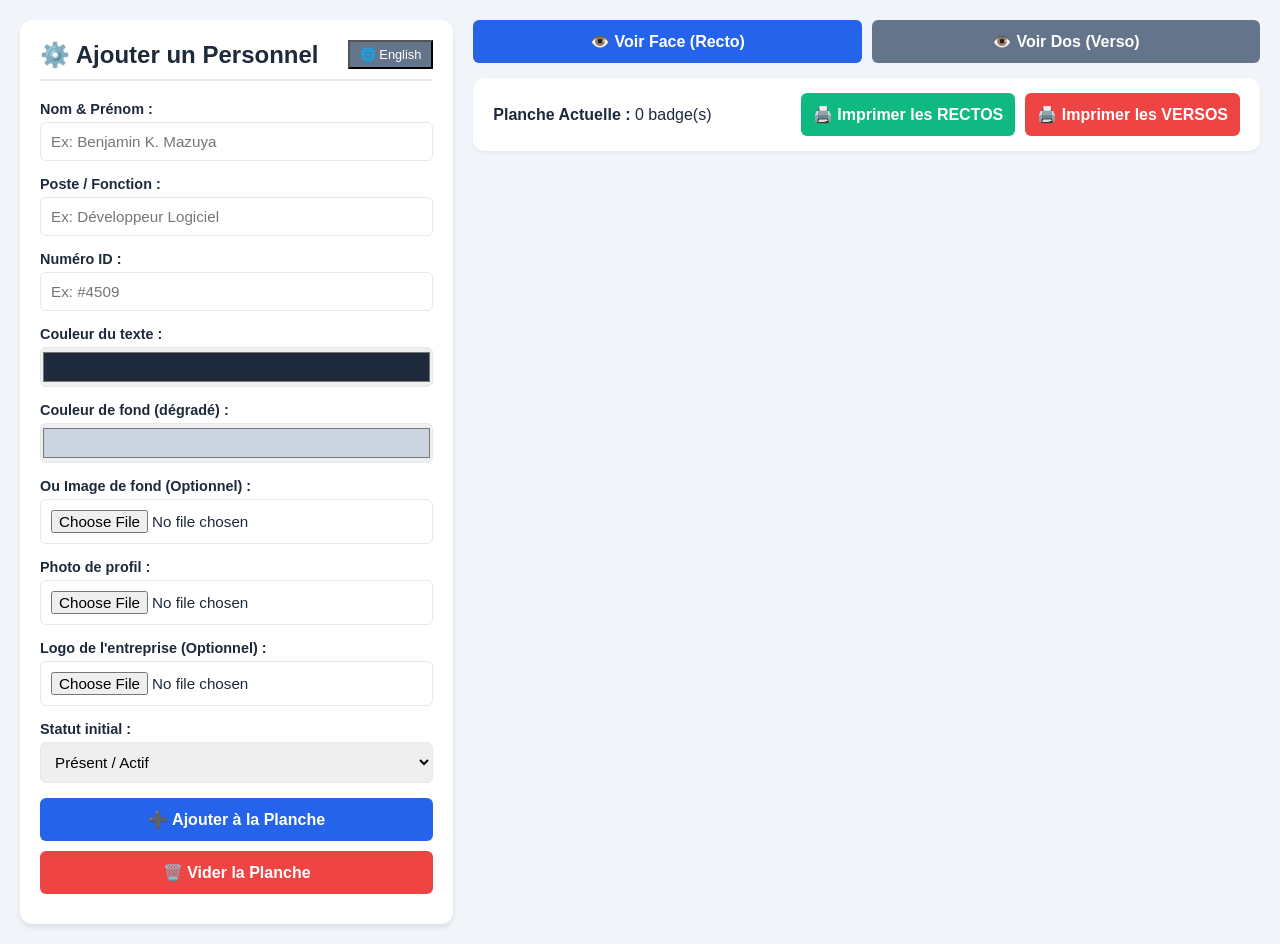
==== commit 419df5b2: "Added" ====
--- a/bkm_nexus/index.html
+++ b/bkm_nexus/index.html
@@ -3,9 +3,8 @@
 <head>
     <meta charset="UTF-8">
     <meta name="viewport" content="width=device-width, initial-scale=1.0">
-    <title>Générateur de Badges Professionnels</title>
+    <title>Smart Security - Générateur de Badges Pro</title>
     <style>
-        /* Styles de base pour l'application */
         :root {
             --primary: #2563eb;
             --primary-hover: #1d4ed8;
@@ -121,6 +120,7 @@
             box-shadow: 0 2px 4px rgba(0,0,0,0.05);
         }
 
+        /* Grille d'affichage écran */
         .print-grid {
             display: flex;
             flex-wrap: wrap;
@@ -128,59 +128,67 @@
             justify-content: center;
         }
 
-        /* --- STYLES DES BADGES CRIDÉDITEURS --- */
+        /* --- STRUCTURE DU BADGE (CR80) --- */
         .badge-container {
             position: relative;
             width: 54mm;
             height: 86mm;
-            perspective: 1000px;
+            border-radius: 10px;
         }
 
         .badge-card {
             width: 100%;
             height: 100%;
             position: relative;
-            transform-style: preserve-3d;
-            transition: transform 0.6s ease;
-            cursor: pointer;
             box-shadow: 0 10px 20px rgba(0,0,0,0.15);
             border-radius: 10px;
-        }
-
-        .badge-card.flipped {
-            transform: rotateY(180deg);
+            background: #ffffff;
+            
+            /* Correctif clé 1 : Isole le contexte graphique pour bloquer les fuites de couleur */
+            isolation: isolate; 
         }
 
         .badge-face {
             position: absolute;
-            width: 100%;
-            height: 100%;
-            backface-visibility: hidden;
-            border-radius: 10px;
+            top: 0;
+            left: 0;
+            right: 0;
+            bottom: 0;
             padding: 14px;
             display: flex;
             flex-direction: column;
             border: 1px solid #cbd5e1;
-            overflow: hidden;
-        }
-
-        /* RECTO (Face avant) */
+            
+            /* Correctif clé 2 : Forçage de l'arrondi sur les coins pour empêcher le fond de déborder */
+            border-radius: 10px;
+            overflow: hidden; 
+            -webkit-mask-image: -webkit-radial-gradient(white, black);
+            
+            background-size: cover !important;
+            background-position: center !important;
+            
+            /* Prépare l'impression couleur */
+            -webkit-print-color-adjust: exact !important;
+            print-color-adjust: exact !important;
+        }
+
+        /* RECTO */
         .badge-front {
+            z-index: 2;
             background: #ffffff;
             align-items: center;
             justify-content: flex-start;
         }
 
         .profile-photo {
-            width: 75mm;
-            height: 75mm;
-            max-width: 85px;
-            max-height: 85px;
+            width: 80px;
+            height: 80px;
             border-radius: 50%;
             border: 3px solid #2563eb;
             overflow: hidden;
             margin-bottom: 10px;
             background: #f1f5f9;
+            flex-shrink: 0;
         }
 
         .profile-photo img {
@@ -197,7 +205,7 @@
         .rfid-chip {
             width: 25px;
             height: 20px;
-            background: linear-gradient(135deg, #e2e8f0, #94a3b8);
+            background: linear-gradient(135deg, #e2e8f0, #94a3b8) !important;
             border-radius: 4px;
             align-self: flex-start;
             margin-top: -5px;
@@ -237,7 +245,7 @@
             display: flex;
             align-items: center;
             gap: 6px;
-            background: #ffffff;
+            background: #ffffff !important;
             padding: 3px 10px;
             border-radius: 20px;
             font-size: 0.75rem;
@@ -252,15 +260,15 @@
             height: 8px;
             border-radius: 50%;
         }
-        .status-dot.online { background-color: #22c55e; }
-        .status-dot.meeting { background-color: #eab308; }
-        .status-dot.offline { background-color: #ef4444; }
-
-        /* VERSO (Dos arrière) */
+        .status-dot.online { background-color: #22c55e !important; }
+        .status-dot.meeting { background-color: #eab308 !important; }
+        .status-dot.offline { background-color: #ef4444 !important; }
+
+        /* VERSO */
         .badge-back {
-            background-color: #1e293b;
+            z-index: 1;
+            background-color: #1e293b !important;
             color: #f8fafc;
-            transform: rotateY(180deg);
             text-align: center;
             justify-content: space-between;
         }
@@ -282,7 +290,7 @@
         }
 
         .barcode-zone {
-            background: white;
+            background: white !important;
             padding: 6px;
             border-radius: 4px;
             color: black;
@@ -308,7 +316,6 @@
             color: #475569;
         }
 
-        /* Actions sur les badges au survol */
         .badge-actions {
             position: absolute;
             top: -10px;
@@ -333,24 +340,48 @@
             outline: 3px solid #3b82f6;
         }
 
-        /* Styles Impression Professionnelle A4 */
+        /* --- FILTRES DU MODE D'AFFICHAGE --- */
+        body.print-recto .badge-back { display: none !important; }
+        body.print-recto .badge-front { display: flex !important; z-index: 5; }
+
+        body.print-verso .badge-front { display: none !important; }
+        body.print-verso .badge-back { display: flex !important; z-index: 5; }
+        body.print-verso .print-grid { direction: rtl; } 
+
+        /* --- CONFIGURATION IMPRESSION PROFESSIONNELLE A4 --- */
         @media print {
+            @page {
+                size: A4 portrait;
+                margin: 10mm;
+            }
+            * {
+                -webkit-print-color-adjust: exact !important;
+                print-color-adjust: exact !important;
+            }
             body { background: white; padding: 0; }
-            .config-panel, .preview-header, .badge-actions, .no-print { display: none !important; }
+            .config-panel, .preview-header, .badge-actions, .no-print, .no-print * { display: none !important; }
             .preview-panel { width: 100%; min-width: 100%; }
-            .print-grid { display: block; margin: 0; padding: 0; }
+            .print-grid { 
+                display: flex !important; 
+                flex-wrap: wrap !important; 
+                gap: 6mm !important; 
+                justify-content: flex-start !important;
+            }
             .badge-container {
-                float: left;
-                margin: 4mm;
+                width: 54mm !important;
+                height: 86mm !important;
                 page-break-inside: avoid;
                 box-shadow: none !important;
             }
-            .badge-card { box-shadow: none !important; }
+            .badge-card { 
+                box-shadow: none !important; 
+                border: none !important;
+                isolation: isolate !important;
+            }
         }
     </style>
 </head>
-<body>
-
+<body class="print-recto"> 
     <div class="app-container">
         
         <div class="config-panel">
@@ -413,22 +444,217 @@
         </div>
 
         <div class="preview-panel">
+            <div class="no-print" style="margin-bottom: 15px; display: flex; gap: 10px;">
+                <button id="tab-recto" class="btn btn-primary" style="margin:0;" onclick="changerModeVisuel('recto')">👁️ Voir Face (Recto)</button>
+                <button id="tab-verso" class="btn btn-secondary" style="margin:0;" onclick="changerModeVisuel('verso')">👁️ Voir Dos (Verso)</button>
+            </div>
+
             <div class="preview-header no-print">
                 <div>
                     <strong>Planche Actuelle :</strong> <span id="badge-count">0</span> badge(s)
                 </div>
                 <div style="display: flex; gap: 10px;">
-                    <button id="btn-print" class="btn btn-success" style="margin:0; width:auto;">🖨️ Imprimer les Rectos (A4)</button>
-                    <button id="btn-export-word" class="btn btn-secondary" style="margin:0; width:auto;">🖨️ Imprimer les Versos (Word)</button>
+                    <button id="btn-print" class="btn btn-success" style="margin:0; width:auto;">🖨️ Imprimer les RECTOS</button>
+                    <button id="btn-print-back" class="btn btn-danger" style="margin:0; width:auto;">🖨️ Imprimer les VERSOS</button>
                 </div>
             </div>
 
-            <div id="print-zone" class="print-grid">
-                </div>
+            <div id="print-zone" class="print-grid"></div>
         </div>
 
     </div>
 
-    <script src="script.js"></script>
+    <script>
+        const translations = {
+            fr: {
+                btnLang: "🌐 English", statusOnline: "Actif / Présent", statusMeeting: "En Réunion", statusOffline: "Absent",
+                textProperty: "PROPRIÉTÉ EXCLUSIVE", textInstructions: "Ce badge est strictement personnel et requis pour l'accès aux installations.", textScanVerify: "Scanner pour vérification",
+                panelTitleAdd: "⚙️ Ajouter un Personnel", panelTitleEdit: "✏️ Modifier le Personnel", labelName: "Nom & Prénom :", labelRole: "Poste / Fonction :",
+                labelId: "Numéro ID :", labelTextColor: "Couleur du texte :", labelBgColor: "Couleur de fond :", labelBgImage: "Ou Image de fond :",
+                labelPhoto: "Photo de profil :", labelLogo: "Logo de l'entreprise :", labelStatus: "Statut initial :", optOnline: "Présent / Actif",
+                optMeeting: "En Réunion", optOffline: "Absent", btnAdd: "➕ Ajouter à la Planche", btnSave: "💾 Sauvegarder", btnClear: "🗑️ Vider la Planche",
+                alertEmpty: "Veuillez remplir au moins le nom et le poste."
+            },
+            en: {
+                btnLang: "🌐 Français", statusOnline: "Active / Present", statusMeeting: "In a Meeting", statusOffline: "Absent",
+                textProperty: "EXCLUSIVE PROPERTY", textInstructions: "This badge is strictly personal and required for facility access.", textScanVerify: "Scan for verification",
+                panelTitleAdd: "⚙️ Add Personnel", panelTitleEdit: "✏️ Edit Personnel", labelName: "Full Name:", labelRole: "Job Title:",
+                labelId: "ID Number:", labelTextColor: "Text Color:", labelBgColor: "Badge Color:", labelBgImage: "Background Image:",
+                labelPhoto: "Profile Photo:", labelLogo: "Company Logo:", labelStatus: "Initial Status:", optOnline: "Present / Active",
+                optMeeting: "In a Meeting", optOffline: "Absent", btnAdd: "➕ Add to Board", btnSave: "💾 Save Changes", btnClear: "🗑️ Clear Board",
+                alertEmpty: "Please fill in at least the name and role."
+            }
+        };
+
+        let currentLang = 'fr';
+        let listPersonnel = []; 
+        const defaultPhoto = "https://via.placeholder.com/150";
+        let tempPhotoData = defaultPhoto; 
+        let tempBgImageData = null; 
+        let tempLogoData = null; 
+        let idEnCoursDeModification = null; 
+
+        const inputName = document.getElementById('input-name');
+        const inputRole = document.getElementById('input-role');
+        const inputId = document.getElementById('input-id');
+        const inputTextColor = document.getElementById('input-text-color');
+        const inputBgColor = document.getElementById('input-bg-color');
+        const inputBgImage = document.getElementById('input-bg-image');
+        const inputLogo = document.getElementById('input-logo'); 
+        const inputStatus = document.getElementById('input-status');
+        const inputPhoto = document.getElementById('input-photo');
+        const printZone = document.getElementById('print-zone');
+        const badgeCountEl = document.getElementById('badge-count');
+
+        function changerModeVisuel(mode) {
+            if(mode === 'recto') {
+                document.body.classList.add('print-recto');
+                document.body.classList.remove('print-verso');
+                document.getElementById('tab-recto').className = "btn btn-primary";
+                document.getElementById('tab-verso').className = "btn btn-secondary";
+            } else {
+                document.body.classList.add('print-verso');
+                document.body.classList.remove('print-recto');
+                document.getElementById('tab-recto').className = "btn btn-secondary";
+                document.getElementById('tab-verso').className = "btn btn-primary";
+            }
+        }
+
+        document.getElementById('btn-print').addEventListener('click', () => {
+            changerModeVisuel('recto');
+            setTimeout(() => { window.print(); }, 200);
+        });
+
+        document.getElementById('btn-print-back').addEventListener('click', () => {
+            changerModeVisuel('verso');
+            setTimeout(() => { window.print(); }, 200);
+        });
+
+        if(inputPhoto) inputPhoto.addEventListener('change', (e) => { readImg(e.target.files[0], res => tempPhotoData = res); });
+        if(inputBgImage) inputBgImage.addEventListener('change', (e) => { readImg(e.target.files[0], res => tempBgImageData = res); });
+        if(inputLogo) inputLogo.addEventListener('change', (e) => { readImg(e.target.files[0], res => tempLogoData = res); });
+
+        function readImg(file, callback) {
+            if (file) { const r = new FileReader(); r.onload = (ev) => callback(ev.target.result); r.readAsDataURL(file); }
+        }
+
+        document.getElementById('btn-add').addEventListener('click', () => {
+            if(!inputName.value.trim() || !inputRole.value.trim()) { alert(translations[currentLang].alertEmpty); return; }
+            const customID = inputId.value.trim() || "#0000";
+
+            if (idEnCoursDeModification !== null) {
+                const idx = listPersonnel.findIndex(a => a.idUnique === idEnCoursDeModification);
+                if (idx !== -1) {
+                    listPersonnel[idx].nom = inputName.value.trim();
+                    listPersonnel[idx].poste = inputRole.value.trim();
+                    listPersonnel[idx].idCard = customID;
+                    listPersonnel[idx].couleurTexte = inputTextColor.value;
+                    listPersonnel[idx].couleurFond = inputBgColor.value;
+                    listPersonnel[idx].statut = inputStatus.value;
+                    if(tempPhotoData !== defaultPhoto) listPersonnel[idx].photo = tempPhotoData;
+                    if(tempBgImageData) listPersonnel[idx].bgImage = tempBgImageData;
+                    if(tempLogoData) listPersonnel[idx].logo = tempLogoData;
+                }
+                idEnCoursDeModification = null;
+            } else {
+                listPersonnel.push({
+                    idUnique: Date.now(), nom: inputName.value.trim(), poste: inputRole.value.trim(), idCard: customID,
+                    serial: `SN-2026-${customID.replace('#', '')}`, couleurTexte: inputTextColor.value, couleurFond: inputBgColor.value,
+                    bgImage: tempBgImageData, photo: tempPhotoData, logo: tempLogoData, statut: inputStatus.value
+                });
+            }
+            
+            localStorage.setItem('sauvegardePlanchePersonnel', JSON.stringify(listPersonnel));
+            resetForm();
+            renderBadges();
+        });
+
+        function resetForm() {
+            inputName.value = ""; inputRole.value = ""; inputId.value = ""; inputPhoto.value = ""; inputBgImage.value = ""; if(inputLogo) inputLogo.value = "";
+            tempPhotoData = defaultPhoto; tempBgImageData = null; tempLogoData = null;
+            document.getElementById('btn-add').textContent = translations[currentLang].btnAdd;
+            document.getElementById('panel-title').textContent = translations[currentLang].panelTitleAdd;
+        }
+
+        window.preparerModification = function(id) {
+            const a = listPersonnel.find(x => x.idUnique === id);
+            if (!a) return;
+            idEnCoursDeModification = id; inputName.value = a.nom; inputRole.value = a.poste; inputId.value = a.idCard;
+            inputTextColor.value = a.couleurTexte; inputBgColor.value = a.couleurFond; inputStatus.value = a.statut;
+            tempPhotoData = a.photo; tempBgImageData = a.bgImage; tempLogoData = a.logo;
+            document.getElementById('btn-add').textContent = translations[currentLang].btnSave;
+            document.getElementById('panel-title').textContent = translations[currentLang].panelTitleEdit;
+        };
+
+        window.supprimerBadge = function(id) {
+            listPersonnel = listPersonnel.filter(x => x.idUnique !== id);
+            localStorage.setItem('sauvegardePlanchePersonnel', JSON.stringify(listPersonnel));
+            renderBadges();
+        };
+
+        document.getElementById('btn-clear').addEventListener('click', () => {
+            if(confirm("Vider la planche ?")) { listPersonnel = []; localStorage.removeItem('sauvegardePlanchePersonnel'); resetForm(); renderBadges(); }
+        });
+
+        function renderBadges() {
+            printZone.innerHTML = "";
+            badgeCountEl.textContent = listPersonnel.length;
+            const data = translations[currentLang];
+
+            listPersonnel.forEach((agent) => {
+                let statutTxt = agent.statut === 'meeting' ? data.statusMeeting : (agent.statut === 'offline' ? data.statusOffline : data.statusOnline);
+                let styleBg = agent.bgImage ? `background-image: url('${agent.bgImage}') !important;` : `background: linear-gradient(145deg, #ffffff, ${agent.couleurFond}) !important;`;
+                let logoHTML = agent.logo ? `<div style="text-align: center; margin-bottom: 5px;"><img src="${agent.logo}" style="max-height: 25px; max-width: 120px; object-fit: contain;" /></div>` : '';
+
+                const badgeHTML = `
+                    <div class="badge-container">
+                        <div class="badge-actions no-print">
+                            <button class="btn-badge-action" onclick="preparerModification(${agent.idUnique})">✏️</button>
+                            <button class="btn-badge-action" onclick="supprimerBadge(${agent.idUnique})">❌</button>
+                        </div>
+                        <div class="badge-card">
+                            <div class="badge-face badge-front" style="${styleBg} color: ${agent.couleurTexte} !important;">
+                                <div class="profile-photo" style="border-color: ${agent.couleurTexte} !important;">
+                                    <img src="${agent.photo}">
+                                </div>
+                                ${logoHTML}
+                                <div class="badge-header" style="border-bottom-color: ${agent.couleurTexte} !important; height: 2px; margin-bottom: 12px;"></div>
+                                <div class="rfid-chip"></div>
+                                <div class="badge-details">
+                                    <h1 style="color: ${agent.couleurTexte} !important;">${agent.nom}</h1>
+                                    <p style="color: ${agent.couleurTexte} !important;">${agent.poste}</p>
+                                    <p class="badge-id" style="color: ${agent.couleurTexte} !important;">ID: ${agent.idCard}</p>
+                                </div>
+                                <div class="status-indicator-container">
+                                    <span class="status-dot ${agent.statut}"></span>
+                                    <span style="color: #1e293b !important;">${statutTxt}</span>
+                                </div>
+                            </div>
+                            <div class="badge-face badge-back">
+                                <div class="badge-header-back"><h3>${data.textProperty}</h3></div>
+                                <div class="badge-back-content">
+                                    <p>${data.textInstructions}</p>
+                                    <div class="barcode-zone">
+                                        <div style="display:inline-block; background:#000; height:20px; width:2px; margin-right:1px;"></div>
+                                        <div style="display:inline-block; background:#000; height:20px; width:4px; margin-right:2px;"></div>
+                                        <div style="display:inline-block; background:#000; height:20px; width:1px; margin-right:1px;"></div>
+                                        <div style="display:inline-block; background:#000; height:20px; width:3px; margin-right:1px;"></div>
+                                        <small>${agent.serial}</small>
+                                    </div>
+                                </div>
+                                <div class="badge-footer-back">
+                                    <small>${data.textScanVerify}</small>
+                                    <div class="copyright-notice">© 2026 Smart Security</div>
+                                </div>
+                            </div>
+                        </div>
+                    </div>`;
+                printZone.insertAdjacentHTML('beforeend', badgeHTML);
+            });
+        }
+
+        const saved = localStorage.getItem('sauvegardePlanchePersonnel');
+        if(saved) { listPersonnel = JSON.parse(saved); renderBadges(); }
+    </script>
 </body>
 </html>
